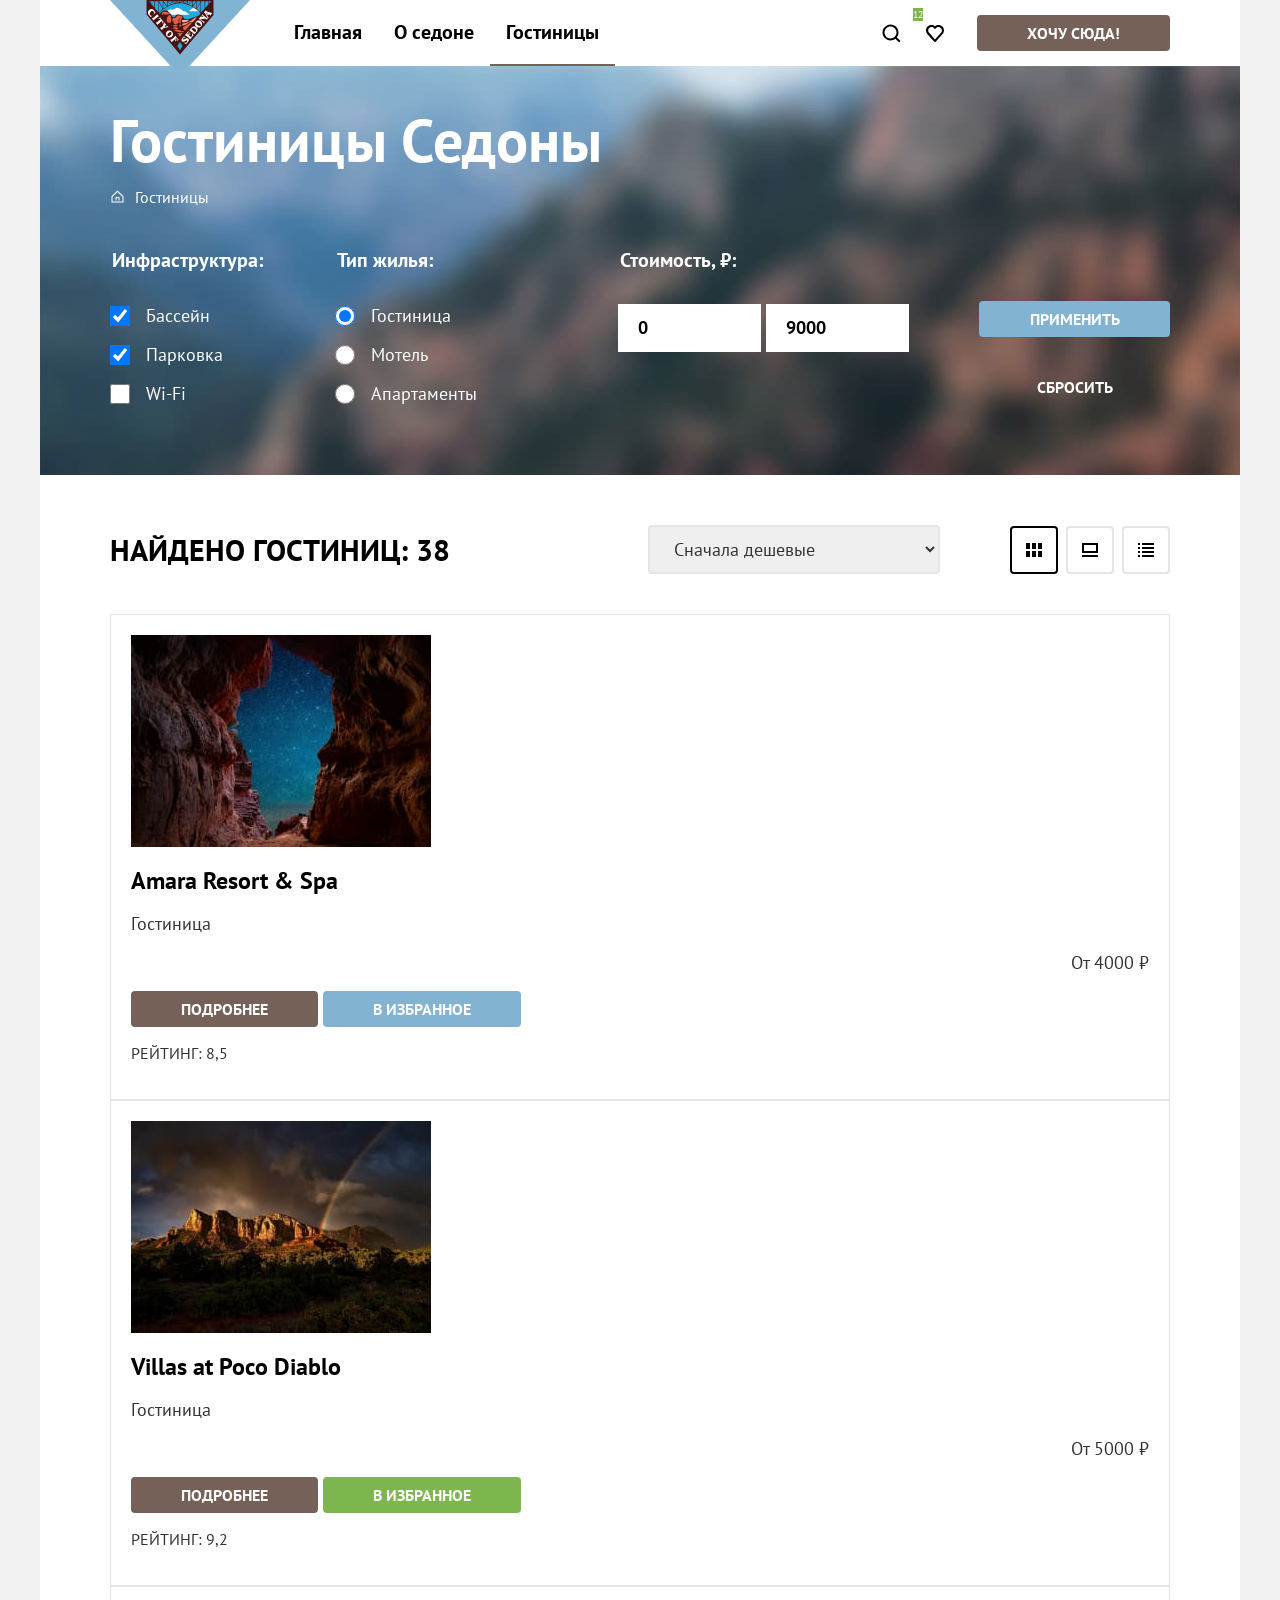
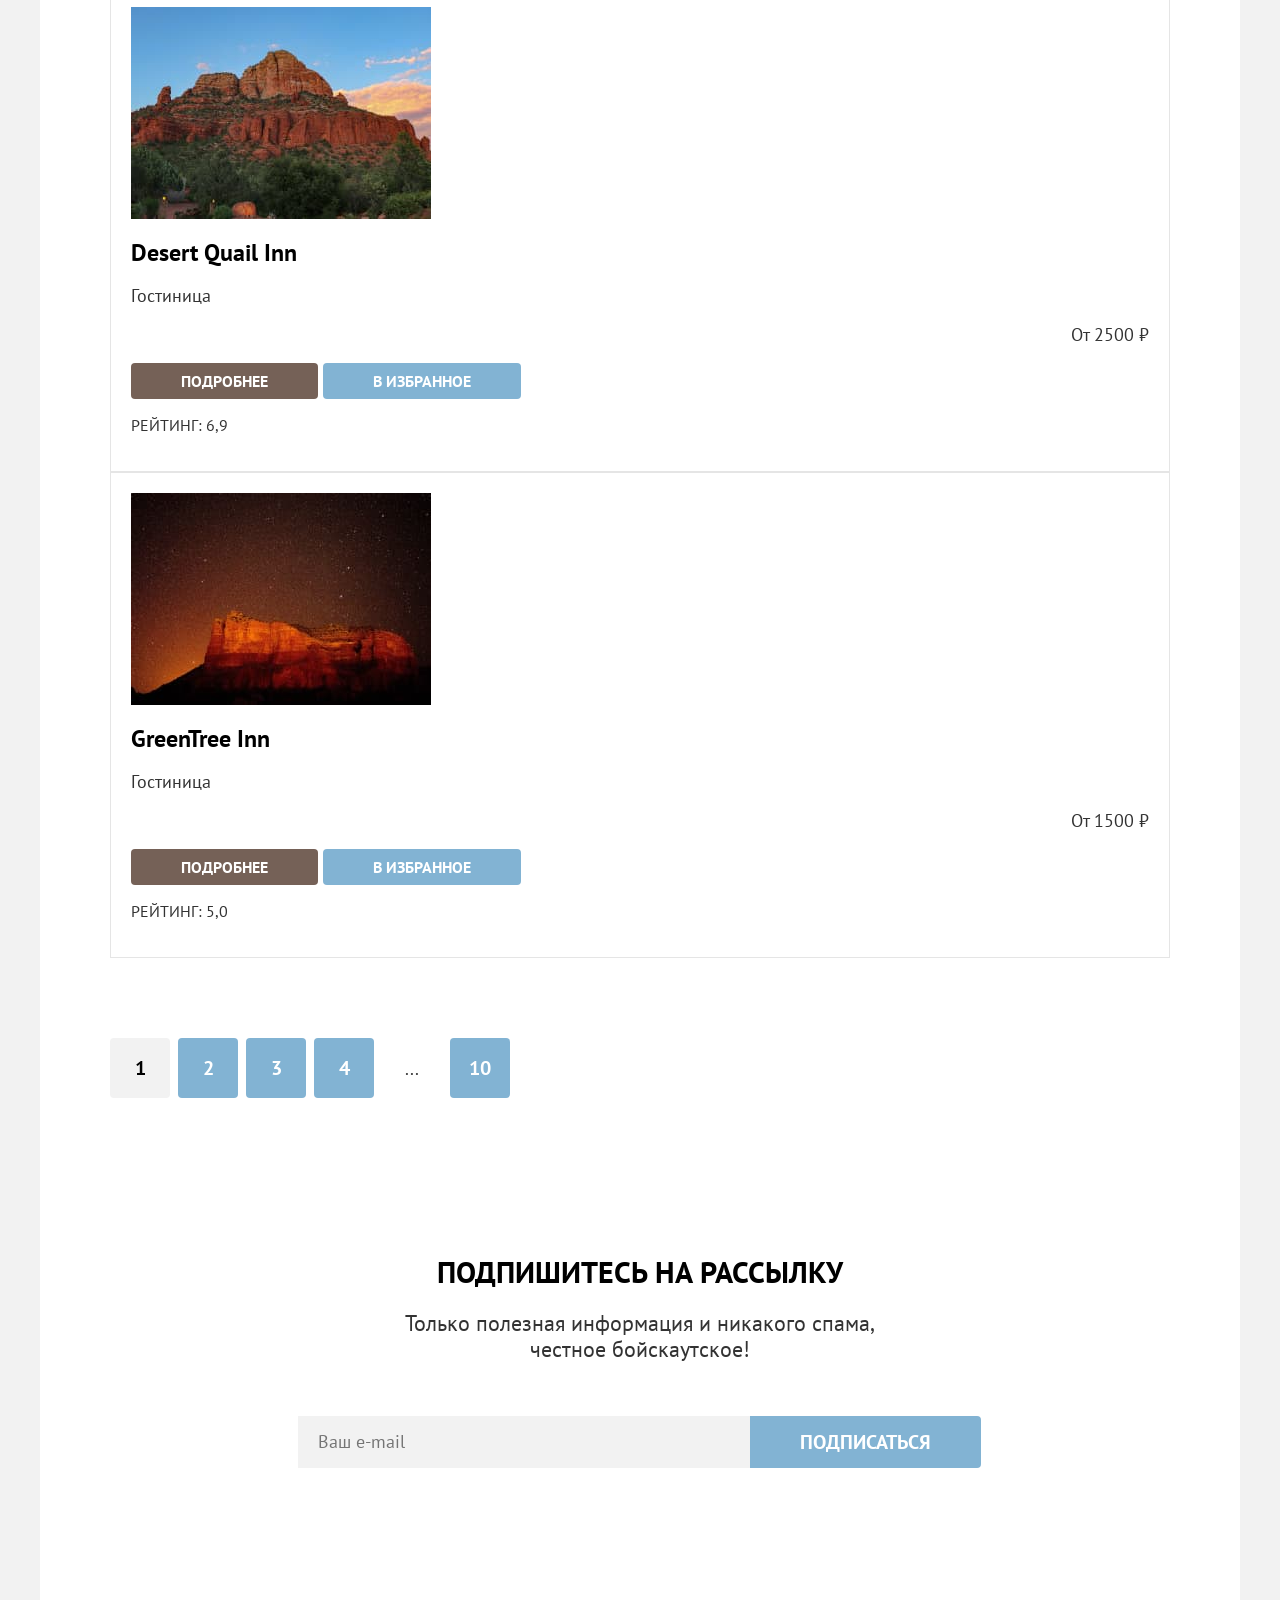
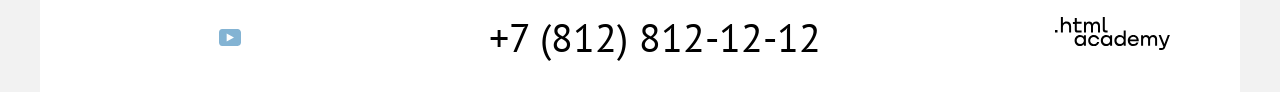
==== catalog.html @ 6360af34 "Добавил стилизацию сеток" ====
<!DOCTYPE html>
<html lang="ru">
<head>
  <meta charset="UTF-8">
  <title>HTML Academy: Седона</title>
  <link rel="stylesheet" href="styles/styles.css">
</head>
<body>
  <div class="page-container">
    <header class="page-header" data-test="header">
      <a href="index.html" class="site-logo">
        <img src="images/site-logo.svg" width="140" height="70" alt="Логотип сайта Седона">
      </a>
      <nav class="nav">
        <ul class="nav-list">
          <li class="nav-item">
            <a href="index.html" class="nav-link">Главная</a>
          </li>
          <li class="nav-item">
            <a href="#" class="nav-link">О седоне</a>
          </li>
          <li class="nav-item">
            <a href="catalog.html" class="nav-link nav-link-current">Гостиницы</a>
          </li>
        </ul>
        <ul class="nav-user-list">
          <li class="nav-user-item">
            <a href="#" class="nav-user-link search-icon">
              <span class="visually-hidden">Поиск</span>
            </a>
          </li>
          <li class="nav-user-item">
            <a href="#" class="nav-user-link heart-icon">
              <span class="visually-hidden">Избранное</span>
              <span class="favorites-count">12</span>
            </a>
          </li>
        </ul>
        <a href="#" class="btn btn-brown btn-desire">Хочу сюда!</a>
      </nav>
    </header>
    <main class="main-inner" data-test="main">
      <header class="inner-header" data-test="filter">
        <h1 class="inner-header-title">Гостиницы Седоны</h1>
        <ul class="breadcrumbs">
          <li class="breadcrumbs-item">
            <a href="index.html" class="breadcrumbs-link breadcrumbs-link-home">
              <span class="visually-hidden">Главная</span>
            </a>
          </li>
          <li class="breadcrumbs-item">
            <a class="breadcrumbs-link">Гостиницы</a>
          </li>
        </ul>
        <form action="https://echo.htmlacademy.ru/" class="catalog-filter" method="post">
          <fieldset class="catalog-filter-group">
            <legend class="catalog-filter-title">Инфраструктура:</legend>
            <ul class="catalog-filter-list">
              <li class="catalog-filter-item">
                <label class="control">
                  <input type="checkbox" class="control-input" name="infrastructure" value="pool" checked>
                  Бассейн
                </label>
              </li>
              <li class="catalog-filter-item">
                <label class="control">
                  <input type="checkbox" class="control-input" name="infrastructure" value="parking" checked>
                  Парковка
                </label>
              </li>
              <li class="catalog-filter-item">
                <label class="control">
                  <input type="checkbox" class="control-input" name="infrastructure" value="wifi">
                  Wi-Fi
                </label>
              </li>
            </ul>
          </fieldset>
          <fieldset class="catalog-filter-group">
            <legend class="catalog-filter-title">Тип жилья:</legend>
            <ul class="catalog-filter-list">
              <li class="catalog-filter-item">
                <label class="control">
                  <input type="radio" class="control-input" name="housing" value="hotel" checked>
                  Гостиница
                </label>
              </li>
              <li class="catalog-filter-item">
                <label class="control">
                  <input type="radio" class="control-input" name="housing" value="motel">
                  Мотель
                </label>
              </li>
              <li class="catalog-filter-item">
                <label class="control">
                  <input type="radio" class="control-input" name="housing" value="apartments">
                  Апартаменты
                </label>
              </li>
            </ul>
          </fieldset>
          <fieldset class="catalog-filter-group">
            <legend class="catalog-filter-title">Стоимость, ₽:</legend>
              <input type="number" class="control-input-minmax" name="sum-min" value="0" placeholder="от">
              <input type="number" class="control-input-minmax" name="sum-max" value="9000" placeholder="до">
              <!-- TODO: Интерактивный слайдер -->
          </fieldset>
          <div class="catalog-filter-buttons">
            <button type="submit" class="btn btn-blue catalog-filter-submit">Применить</button>
            <button type="reset" class="btn btn-transparent catalog-filter-reset">Сбросить</button>
          </div>
        </form>
      </header>
      <section class="catalog" data-test="catalog">
        <h2 class="visually-hidden">Каталог гостиниц</h2>
        <section class="search">
          <p class="search-title">Найдено гостиниц: 38</p>
          <select class="select-control" aria-label="Сортировка" name="view-mode">
            <option value="cheap">Сначала дешевые</option>
            <option value="popular">Сначала популярные</option>
          </select>
          <ul class="view-list">
            <li class="view-item">
              <a href="catalog.html?view=tile" class="view-link view-link-current view-tile-icon">
                <span class="visually-hidden">Показать плиткой</span>
              </a>
            </li>
            <li class="view-item">
              <a href="catalog.html?view=card" class="view-link view-card-icon">
                <span class="visually-hidden">Показать карточку</span>
              </a>
            </li>
            <li class="view-item">
              <a href="catalog.html?view=list" class="view-link view-list-icon">
                <span class="visually-hidden">Показать списком</span>
              </a>
            </li>
          </ul>
        </section>
        <section class="hotels">
          <ul class="hotels-list">
            <li class="hotels-card">
              <img src="images/catalog/hotel-1.jpg" width="300" height="212" alt="Фото гостиницы Amara Resort & Spa" class="hotels-card-photo">
              <h3 class="hotels-card-title">Amara Resort & Spa</h3>
              <div class="hotels-card-container">
                <p class="hotels-card-type">Гостиница</p>
                <p class="hotels-card-price">От 4000 ₽</p>
                <a href="#" class="hotels-card-link btn btn-brown">подробнее</a>
                <button type="button" class="btn btn-blue">в избранное</button>
                <div class="hotels-card-stars four-stars">
                  <span class="visually-hidden">4 звезды</span>
                </div>
                <p class="hotels-card-rating">Рейтинг: 8,5</p>
              </div>
            </li>
            <li class="hotels-card">
              <img src="images/catalog/hotel-2.jpg" width="300" height="212" alt="Фото гостиницы Villas at Poco Diablo" class="hotels-card-photo">
              <h3 class="hotels-card-title">Villas at Poco Diablo</h3>
              <div class="hotels-card-container">
                <p class="hotels-card-type">Гостиница</p>
                <p class="hotels-card-price">От 5000 ₽</p>
                <a href="#" class="hotels-card-link btn btn-brown">подробнее</a>
                <button type="button" class="hotels-card-favorites btn btn-green">в избранное</button>
                <div class="hotels-card-stars four-stars">
                  <span class="visually-hidden">4 звезды</span>
                </div>
                <p class="hotels-card-rating">Рейтинг: 9,2</p>
              </div>
            </li>
            <li class="hotels-card">
              <img src="images/catalog/hotel-3.jpg" width="300" height="212" alt="Фото гостиницы Desert Quail Inn" class="hotels-card-photo">
              <h3 class="hotels-card-title">Desert Quail Inn</h3>
              <div class="hotels-card-container">
                <p class="hotels-card-type">Гостиница</p>
                <p class="hotels-card-price">От 2500 ₽</p>
                <a href="#" class="hotels-card-link btn btn-brown">подробнее</a>
                <button type="button" class="hotels-card-favorites btn btn-blue">в избранное</button>
                <div class="hotels-card-stars three-stars">
                  <span class="visually-hidden">3 звезды</span>
                </div>
                <p class="hotels-card-rating">Рейтинг: 6,9</p>
              </div>
            </li>
            <li class="hotels-card">
              <img src="images/catalog/hotel-4.jpg" width="300" height="212" alt="Фото гостиницы GreenTree Inn" class="hotels-card-photo">
              <h3 class="hotels-card-title">GreenTree Inn</h3>
              <div class="hotels-card-container">
                <p class="hotels-card-type">Гостиница</p>
                <p class="hotels-card-price">От 1500 ₽</p>
                <a href="#" class="hotels-card-link btn btn-brown">подробнее</a>
                <button type="button" class="hotels-card-favorites btn btn-blue">в избранное</button>
                <div class="hotels-card-stars two-stars">
                  <span class="visually-hidden">2 звезды</span>
                </div>
                <p class="hotels-card-rating">Рейтинг: 5,0</p>
              </div>
            </li>
          </ul>
        </section>
        <section class="pagination">
          <ul class="pagination-list">
            <li class="pagination-item">
              <a href="#" class="pagination-link pagination-link-current">1</a>
            </li>
            <li class="pagination-item">
              <a href="#" class="pagination-link">2</a>
            </li>
            <li class="pagination-item">
              <a href="#" class="pagination-link">3</a>
            </li>
            <li class="pagination-item">
              <a href="#" class="pagination-link">4</a>
            </li>
            <li class="pagination-item">
              ...
            </li>
            <li class="pagination-item">
              <a href="#" class="pagination-link">10</a>
            </li>
          </ul>
        </section>
      </section>
      <section class="subscribe" data-test="subscribe">
        <h2 class="block-title">Подпишитесь на рассылку</h2>
        <p class="block-subtitle">Только полезная информация и никакого спама,<br>честное бойскаутское!</p>
        <form action="#" class="subscribe-form" method="post">
          <input type="email" class="subscribe-inp" placeholder="Ваш e-mail">
          <button class="btn btn-blue btn-large">Подписаться</button>
        </form>
      </section>
    </main>
    <footer class="page-footer" data-test="footer">
      <section class="footer-social">
        <ul class="footer-social-list">
          <li class="footer-social-item">
            <a href="#" class="footer-social-link vk-icon">
              <span class="visually-hidden">VK</span>
            </a>
          </li>
          <li class="footer-social-item">
            <a href="#" class="footer-social-link telegram-icon">
              <span class="visually-hidden">Telegram</span>
            </a>
          </li>
          <li class="footer-social-item">
            <a href="#" class="footer-social-link youtube-icon">
              <span class="visually-hidden">YouTube</span>
            </a>
          </li>
        </ul>
      </section>
      <section class="footer-contact">
        <a href="tel:88128121212" class="footer-contact-number">+7 (812) 812-12-12</a>
      </section>
      <section class="footer-logo">
        <a href="https://htmlacademy.ru/intensive/htmlcss" class="footer-logo-link">
          <img src="images/footer-logo.svg" width="115" height="33" alt="Логотип htmlacademy" class="logo-htmlacademy">
        </a>
      </section>
    </footer>
  </div>
</body>
</html>
---- styles/styles.css ----
@font-face {
  font-family: "PT Sans";
  font-style: normal;
  font-weight: 400;
  src: url("../fonts/ptsans-400.woff2") format("woff2");
  font-display: swap;
}

@font-face {
  font-family: "PT Sans";
  font-style: normal;
  font-weight: 700;
  src: url("../fonts/ptsans-700.woff2") format("woff2");
  font-display: swap;
}

*,
*::before,
*::after {
  box-sizing: border-box;
}

img {
  max-width: 100%;
  height: auto;
  object-fit: cover;
}

.visually-hidden {
  position: absolute;
  width: 1px;
  height: 1px;
  margin: -1px;
  padding: 0;
  border: 0;
  clip: rect(0 0 0 0);
  overflow: hidden;
}

html {
  height: 100%;
}

body {
  height: 100%;
  margin: 0;
  font-family: "PT Sans", sans-serif;
  font-size: 18px;
  line-height: 21px;
  color: #333333;
  background-color: #f2f2f2;
}

.page-container {
  display: flex;
  flex-direction: column;
  min-height: 100%;
  width: 1200px;
  margin: 0 auto;
  background-color: #ffffff;
}

.main-index {
  flex-grow: 1;
}

/* Навигация */
.page-header {
  position: relative;
  display: flex;
  padding: 0 70px 0 238px;
}

.site-logo {
  position: absolute;
  top: 0;
  left: 70px;
}

.nav {
  display: flex;
  align-items: center;
  width: 100%;
}

.nav-list {
  display: flex;
  flex-wrap: wrap;
  padding: 0;
  margin: 0;
  margin-right: auto;
  list-style: none;
}

.nav-link {
  display: inline-block;
  padding: 20px 16px;
  font-size: 20px;
  line-height: 24px;
  font-weight: 700;
  text-align: center;
  color: #000000;
  text-decoration: none;
}

.nav-link-current {
  border-bottom: 2px solid #756257;
}

.nav-user-list {
  display: flex;
  align-items: center;
  padding: 0;
  margin: 0;
  margin-right: 20px;
  list-style: none;
}

.nav-user-link {
  display: block;
  width: 44px;
  height: 64px;
  text-decoration: none;
}

.favorites-count {
  font-size: 10px;
  line-height: 10px;
  color: #ffffff;
  background-color: #7db54f;
}

/* Hero секция */
.hero {
  padding: 51px 371px 82px;
  background-image: url("../images/welcome-background.jpg");
  background-color: #aec4dc;
  background-repeat: no-repeat;
  background-size: cover;
  background-position: center;
}

/* Секция преимущества (главная страница) */
.advantages-block {
  padding: 71px 274px;
  text-align: center;
}

.advantages-block .title {
  margin-bottom: 25px;
}

.advantages-item.advantages-picture .item-title {
  color: #ffffff;
}

.advantages-list {
  display: flex;
  flex-wrap: wrap;
  margin: 0;
  padding: 0;
  list-style: none;
}

.advantages-item {
  width: 400px;
}

.advantages-container {
  padding: 112px 85px;
  text-align: center;
}

.advantages-item.advantages-picture .advantages-container {
  padding: 102px 85px;
  text-align: center;
}

.advantages-item:nth-child(2n) {
  background-color: rgba(131, 179, 211, 0.12);
}

.advantages-item:nth-child(2n + 1) {
  background-color: rgba(131, 179, 211, 0.2);
}

.advantages-item .item-title {
  padding-bottom: 30px;
  margin-bottom: 32px;
}

.advantages-item.advantages-picture {
  display: flex;
  width: 100%;
  color: #ffffff;
  background-color: #82b3d3;
}

/* Cекция услуги (главная страница) */
.services-block {
  padding: 64px 345px;
  text-align: center;
}

.services-list {
  display: flex;
  flex-wrap: wrap;
  padding: 0;
  margin: 0;
  list-style: none;
}

.services-item {
  padding: 80px 85px;
  min-height: 385px;
  width: 400px;
  text-align: center;
}

.services-item .item-title {
  margin-bottom: 30px;
}

.services-item:nth-child(2n + 1) {
  background-color: rgba(131, 179, 211, 0.12);
}

/* Поиск отеля (главная страница) */
.hotel-search {
  padding: 96px 304px;
  text-align: center;
}

.hotel-search .block-subtitle {
  margin-bottom: 54px;
}

/* Подписка */
.subscribe {
  padding: 96px 258px 104px;
  text-align: center;
}

.subscribe.subscribe-background .block-title {
  color: #ffffff;
}

.subscribe .block-subtitle {
  margin-bottom: 54px;
}

.subscribe-background {
  color: #ffffff;
  background-image: url("../images/subscribe-background.jpg");
  background-repeat: no-repeat;
  background-size: cover;
  background-color: #486778;
  background-position: center;
}

.subscribe-form {
  display: flex;
}

.subscribe-form .btn {
  border-radius: 0 4px 4px 0;
}

.subscribe-inp {
  width: 452px;
  padding: 12px 20px;
  font-family: inherit;
  font-size: 18px;
  line-height: 24px;
  border: none;
  background-color: #f2f2f2;
}

/* Фильтр гостиниц (каталог) */
.inner-header {
  padding: 35px 70px 70px;
  background-image: url("../images/filter-background.jpg");
  background-repeat: no-repeat;
  background-size: cover;
  background-color: #87aecd;
  background-position: center;
}

.breadcrumbs {
  display: flex;
  padding: 0;
  margin: 0;
  margin-bottom: 40px;
  font-size: 16px;
  color: #ffffff;
  list-style: none;
}

.breadcrumbs-item:not(:last-child) {
  margin-right: 10px;
}

.breadcrumbs-link {
  display: block;
  min-width: 15px;
  height: 100%;
}

.catalog {
  padding: 50px 70px 60px;
}

.catalog-filter {
  display: flex;
}

.catalog-filter-group {
  padding: 0;
  margin: 0;
  border: none;
}

.catalog-filter-group:not(:last-child) {
  margin-right: 70px;
}

.catalog-filter-group:nth-child(2) {
  margin-right: auto;
}

.catalog-filter-title {
  margin-bottom: 32px;
  font-size: 20px;
  line-height: 24px;
  font-weight: 700;
  color: #ffffff;
}

.catalog-filter-item:not(:last-child) {
  margin-bottom: 16px;
}

.catalog-filter input {
  font-family: inherit;
}

.catalog-filter-list {
  padding: 0;
  margin: 0;
  list-style: none;
}

.catalog-filter-item {
  font-size: 18px;
  line-height: 23px;
  color: #ffffff;
}

.control {
  display: flex;
  align-items: center;
}

.control-input {
  width: 20px;
  height: 20px;
  margin: 0;
  margin-right: 16px;
}

.control-input-minmax {
  width: 143px;
  padding: 12px 20px;
  border: 0;
  font-size: 18px;
  line-height: 24px;
  font-weight: 700;
}

.catalog-filter-buttons {
  align-self: flex-end;
}

.catalog-filter-buttons button {
  display: block;
  min-width: 191px;
}

.catalog-filter-submit {
  margin-bottom: 32px;
}

/* Поиск (каталог) */
.search {
  display: flex;
  align-items: center;
  margin-bottom: 40px;
}

.select-control {
  padding: 10px 20px;
  margin-right: 70px;
  min-width: 292px;
  font-family: inherit;
  font-size: 18px;
  line-height: 21px;
  color: inherit;
  border: 2px solid #e5e5e5;
  border-radius: 4px;
}

.view-list {
  display: flex;
  gap: 8px;
  padding: 0;
  margin: 0;
  list-style: none;
}

.view-link {
  display: block;
  width: 48px;
  height: 48px;
  border: 2px solid #e5e5e5;
  border-radius: 4px;
}

.view-link-current {
  border-color: #000000;
}

/* Отели (каталог) */
.hotels {
  padding-bottom: 40px;
  margin-bottom: 40px;
}

.hotels-list {
  padding: 0;
  margin: 0;
  list-style: none;
}

.hotels-card {
  padding: 20px;
  border: 1px solid #e5e5e5;
}

.hotels-card-photo {
  margin-bottom: 16px;
}

.hotels-card-price {
  text-align: right;
}

.hotels-card-link {
  text-decoration: none;
}

/* Пагинация */
.pagination-list {
  display: flex;
  padding: 0;
  margin: 0;
  align-items: baseline;
  gap: 8px;
  list-style: none;
}

.pagination-item {
  min-width: 60px;
  text-align: center;
}

.pagination-link {
  display: block;
  padding: 12px;
  font-size: 20px;
  line-height: 36px;
  font-weight: 700;
  color: #ffffff;
  text-align: center;
  vertical-align: baseline;
  background-color: #82b3d3;
  text-decoration: none;
  border-radius: 4px;
}

.pagination-link-current {
  color: #000000;
  background-color: #f2f2f2;
}

/* Футер */
.page-footer {
  display: flex;
  justify-content: space-between;
  padding: 45px 70px 35px;
}

.footer-social-list {
  display: flex;
  margin: 0;
  padding: 0;
  list-style: none;
}

.footer-social-link {
  display: block;
  width: 48px;
  height: 40px;
}

.footer-contact-number {
  font-size: 40px;
  line-height: 40px;
  color: #000000;
  text-decoration: none;
}

.footer-logo-link {
  display: block;
}

/* Кнопки */
.btn {
  display: inline-block;
  padding: 8px 50px;
  font-family: inherit;
  font-size: 16px;
  line-height: 20px;
  font-weight: 700;
  text-align: center;
  text-decoration: none;
  color: #ffffff;
  text-transform: uppercase;
  border: none;
  border-radius: 4px;
}

.btn-large {
  font-size: 20px;
  line-height: 36px;
}

.btn-brown {
  background-color: #756157;
}

.btn-blue {
  background-color: #82b3d3;
}

.btn-green {
  background-color: #7db54f;
}

.btn-transparent {
  background-color: transparent;
}

/* Текст */
.block-title {
  margin: 0;
  margin-bottom: 20px;
  font-size: 30px;
  line-height: 36px;
  font-weight: 700;
  color: #000000;
  text-transform: uppercase;
}

.block-subtitle {
  margin: 0;
  font-size: 22px;
  line-height: 26px;
}

.item-title {
  margin: 0;
  font-size: 24px;
  line-height: 28px;
  font-weight: 700;
  color: #000000;
  text-transform: uppercase;
}

.item-subtitle {
  margin: 0;
}

.inner-header-title {
  margin: 0;
  margin-bottom: 8px;
  font-size: 60px;
  line-height: 78px;
  font-weight: 700;
  color: #ffffff;
}

.search-title {
  margin: 0;
  margin-right: auto;
  font-size: 30px;
  line-height: 36px;
  font-weight: 700;
  color: #000000;
  text-transform: uppercase;
}

.hotels-card-title {
  margin: 0;
  font-size: 24px;
  line-height: 28px;
  font-weight: 700;
  color: #000000;
}

.hotels-card-rating {
  font-size: 16px;
  line-height: 20px;
  text-transform: uppercase;
}

/* Иконки */
.vk-icon {
  background: url("../images/social/vk.svg") no-repeat center;
}

.telegram-icon {
  background: url("../images/social/tg.svg") no-repeat center;
}

.youtube-icon {
  background: url("../images/social/youtube.svg") no-repeat center;
}

.search-icon {
  background: url("../images/icons/search.svg") no-repeat center;
}

.heart-icon {
  background: url("../images/icons/heart.svg") no-repeat center;
}

.house-icon {
  background: url("../images/icons/house.svg") no-repeat center;
}

.food-icon {
  background: url("../images/icons/food.svg") no-repeat center;
}

.souvenir-icon {
  background: url("../images/icons/souvenir.svg") no-repeat center;
}

.breadcrumbs-link-home {
  background: url("../images/icons/home.svg") no-repeat center;
}

.view-tile-icon {
  background: url("../images/icons/mode-tile.svg") no-repeat center;
}

.view-card-icon {
  background: url("../images/icons/mode-slideshow.svg") no-repeat center;
}

.view-list-icon {
  background: url("../images/icons/mode-list.svg") no-repeat center;
}
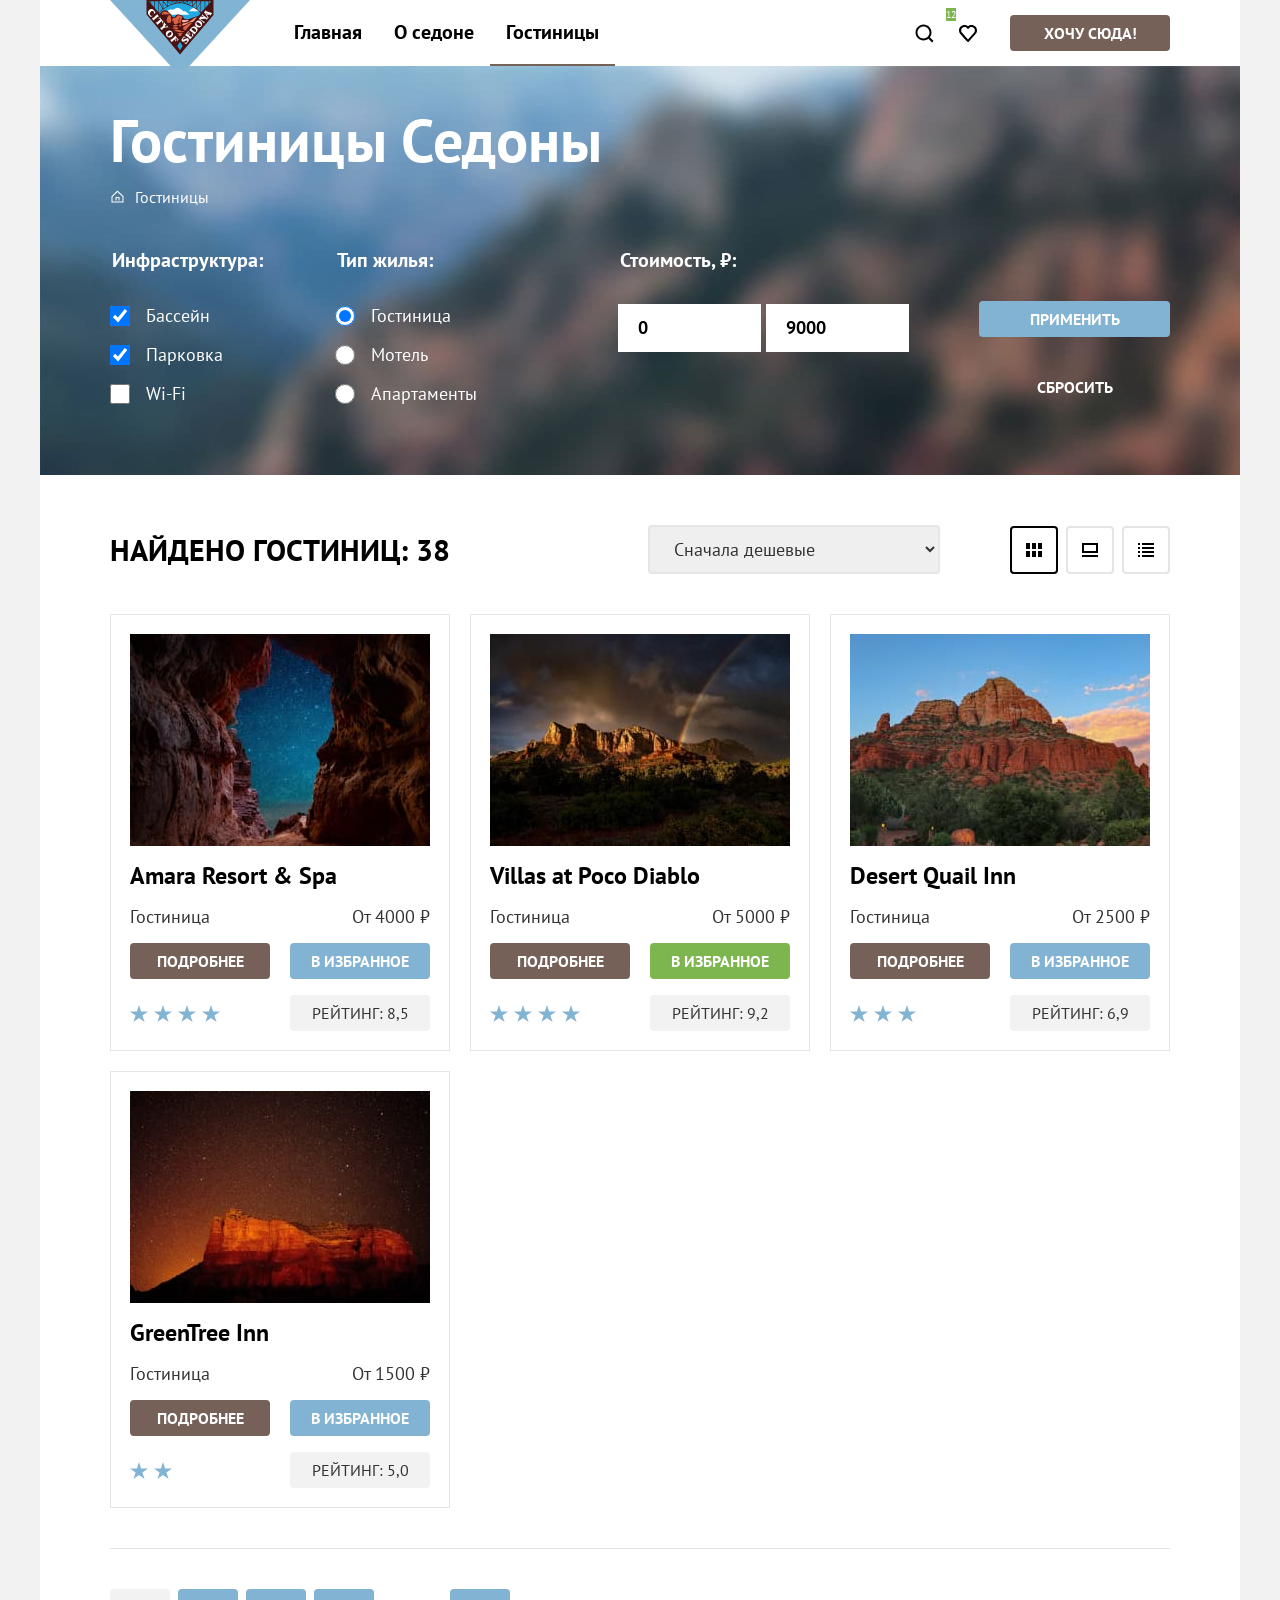
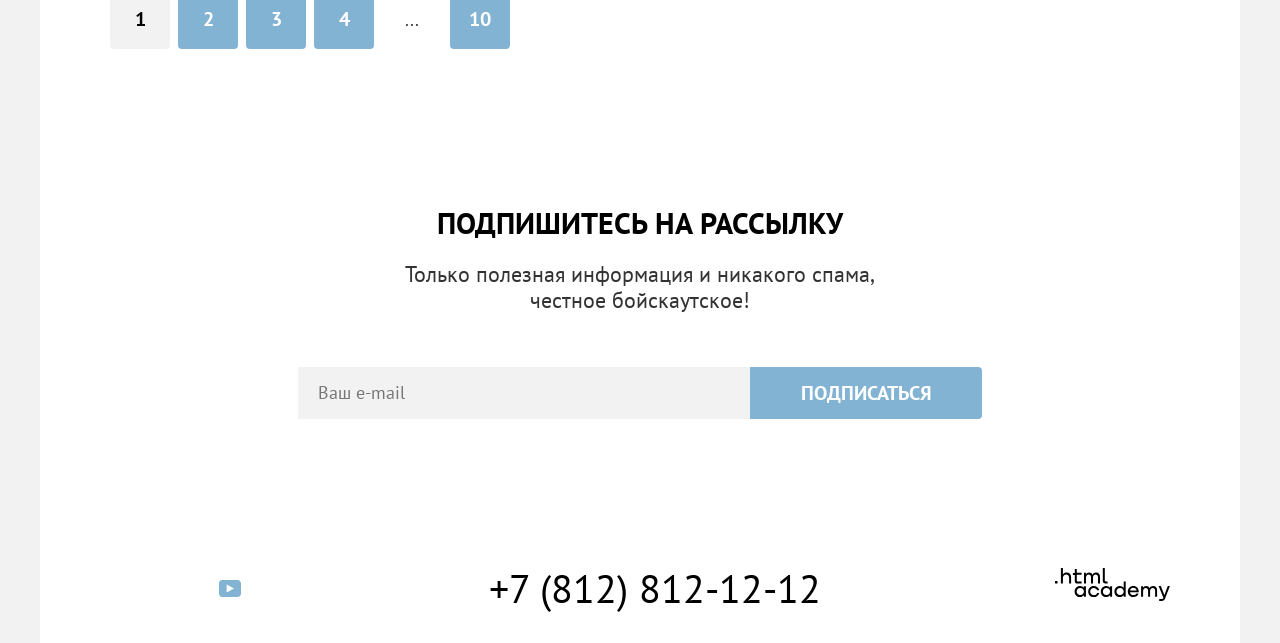
==== commit 10694f2a: "Добавил стилизацию каталога" ====
--- a/catalog.html
+++ b/catalog.html
@@ -113,7 +113,7 @@
       </header>
       <section class="catalog" data-test="catalog">
         <h2 class="visually-hidden">Каталог гостиниц</h2>
-        <section class="search">
+        <div class="search">
           <p class="search-title">Найдено гостиниц: 38</p>
           <select class="select-control" aria-label="Сортировка" name="view-mode">
             <option value="cheap">Сначала дешевые</option>
@@ -136,89 +136,85 @@
               </a>
             </li>
           </ul>
-        </section>
-        <section class="hotels">
-          <ul class="hotels-list">
-            <li class="hotels-card">
-              <img src="images/catalog/hotel-1.jpg" width="300" height="212" alt="Фото гостиницы Amara Resort & Spa" class="hotels-card-photo">
-              <h3 class="hotels-card-title">Amara Resort & Spa</h3>
-              <div class="hotels-card-container">
-                <p class="hotels-card-type">Гостиница</p>
-                <p class="hotels-card-price">От 4000 ₽</p>
-                <a href="#" class="hotels-card-link btn btn-brown">подробнее</a>
-                <button type="button" class="btn btn-blue">в избранное</button>
-                <div class="hotels-card-stars four-stars">
-                  <span class="visually-hidden">4 звезды</span>
-                </div>
-                <p class="hotels-card-rating">Рейтинг: 8,5</p>
-              </div>
-            </li>
-            <li class="hotels-card">
-              <img src="images/catalog/hotel-2.jpg" width="300" height="212" alt="Фото гостиницы Villas at Poco Diablo" class="hotels-card-photo">
-              <h3 class="hotels-card-title">Villas at Poco Diablo</h3>
-              <div class="hotels-card-container">
-                <p class="hotels-card-type">Гостиница</p>
-                <p class="hotels-card-price">От 5000 ₽</p>
-                <a href="#" class="hotels-card-link btn btn-brown">подробнее</a>
-                <button type="button" class="hotels-card-favorites btn btn-green">в избранное</button>
-                <div class="hotels-card-stars four-stars">
-                  <span class="visually-hidden">4 звезды</span>
-                </div>
-                <p class="hotels-card-rating">Рейтинг: 9,2</p>
-              </div>
-            </li>
-            <li class="hotels-card">
-              <img src="images/catalog/hotel-3.jpg" width="300" height="212" alt="Фото гостиницы Desert Quail Inn" class="hotels-card-photo">
-              <h3 class="hotels-card-title">Desert Quail Inn</h3>
-              <div class="hotels-card-container">
-                <p class="hotels-card-type">Гостиница</p>
-                <p class="hotels-card-price">От 2500 ₽</p>
-                <a href="#" class="hotels-card-link btn btn-brown">подробнее</a>
-                <button type="button" class="hotels-card-favorites btn btn-blue">в избранное</button>
-                <div class="hotels-card-stars three-stars">
-                  <span class="visually-hidden">3 звезды</span>
-                </div>
-                <p class="hotels-card-rating">Рейтинг: 6,9</p>
-              </div>
-            </li>
-            <li class="hotels-card">
-              <img src="images/catalog/hotel-4.jpg" width="300" height="212" alt="Фото гостиницы GreenTree Inn" class="hotels-card-photo">
-              <h3 class="hotels-card-title">GreenTree Inn</h3>
-              <div class="hotels-card-container">
-                <p class="hotels-card-type">Гостиница</p>
-                <p class="hotels-card-price">От 1500 ₽</p>
-                <a href="#" class="hotels-card-link btn btn-brown">подробнее</a>
-                <button type="button" class="hotels-card-favorites btn btn-blue">в избранное</button>
-                <div class="hotels-card-stars two-stars">
-                  <span class="visually-hidden">2 звезды</span>
-                </div>
-                <p class="hotels-card-rating">Рейтинг: 5,0</p>
-              </div>
-            </li>
-          </ul>
-        </section>
-        <section class="pagination">
-          <ul class="pagination-list">
-            <li class="pagination-item">
-              <a href="#" class="pagination-link pagination-link-current">1</a>
-            </li>
-            <li class="pagination-item">
-              <a href="#" class="pagination-link">2</a>
-            </li>
-            <li class="pagination-item">
-              <a href="#" class="pagination-link">3</a>
-            </li>
-            <li class="pagination-item">
-              <a href="#" class="pagination-link">4</a>
-            </li>
-            <li class="pagination-item">
-              ...
-            </li>
-            <li class="pagination-item">
-              <a href="#" class="pagination-link">10</a>
-            </li>
-          </ul>
-        </section>
+        </div>
+        <ul class="hotels-list">
+          <li class="hotels-card">
+            <img src="images/catalog/hotel-1.jpg" width="300" height="212" alt="Фото гостиницы Amara Resort & Spa" class="hotels-card-photo">
+            <h3 class="hotels-card-title">Amara Resort & Spa</h3>
+            <div class="hotels-card-container">
+              <p class="hotels-card-type">Гостиница</p>
+              <p class="hotels-card-price">От 4000 ₽</p>
+              <a href="#" class="hotels-card-link btn btn-brown">подробнее</a>
+              <button type="button" class="btn btn-blue">в избранное</button>
+              <div class="hotels-card-stars four-stars">
+                <span class="visually-hidden">4 звезды</span>
+              </div>
+              <p class="hotels-card-rating">Рейтинг: 8,5</p>
+            </div>
+          </li>
+          <li class="hotels-card">
+            <img src="images/catalog/hotel-2.jpg" width="300" height="212" alt="Фото гостиницы Villas at Poco Diablo" class="hotels-card-photo">
+            <h3 class="hotels-card-title">Villas at Poco Diablo</h3>
+            <div class="hotels-card-container">
+              <p class="hotels-card-type">Гостиница</p>
+              <p class="hotels-card-price">От 5000 ₽</p>
+              <a href="#" class="hotels-card-link btn btn-brown">подробнее</a>
+              <button type="button" class="hotels-card-favorites btn btn-green">в избранное</button>
+              <div class="hotels-card-stars four-stars">
+                <span class="visually-hidden">4 звезды</span>
+              </div>
+              <p class="hotels-card-rating">Рейтинг: 9,2</p>
+            </div>
+          </li>
+          <li class="hotels-card">
+            <img src="images/catalog/hotel-3.jpg" width="300" height="212" alt="Фото гостиницы Desert Quail Inn" class="hotels-card-photo">
+            <h3 class="hotels-card-title">Desert Quail Inn</h3>
+            <div class="hotels-card-container">
+              <p class="hotels-card-type">Гостиница</p>
+              <p class="hotels-card-price">От 2500 ₽</p>
+              <a href="#" class="hotels-card-link btn btn-brown">подробнее</a>
+              <button type="button" class="hotels-card-favorites btn btn-blue">в избранное</button>
+              <div class="hotels-card-stars three-stars">
+                <span class="visually-hidden">3 звезды</span>
+              </div>
+              <p class="hotels-card-rating">Рейтинг: 6,9</p>
+            </div>
+          </li>
+          <li class="hotels-card">
+            <img src="images/catalog/hotel-4.jpg" width="300" height="212" alt="Фото гостиницы GreenTree Inn" class="hotels-card-photo">
+            <h3 class="hotels-card-title">GreenTree Inn</h3>
+            <div class="hotels-card-container">
+              <p class="hotels-card-type">Гостиница</p>
+              <p class="hotels-card-price">От 1500 ₽</p>
+              <a href="#" class="hotels-card-link btn btn-brown">подробнее</a>
+              <button type="button" class="hotels-card-favorites btn btn-blue">в избранное</button>
+              <div class="hotels-card-stars two-stars">
+                <span class="visually-hidden">2 звезды</span>
+              </div>
+              <p class="hotels-card-rating">Рейтинг: 5,0</p>
+            </div>
+          </li>
+        </ul>
+        <ul class="pagination-list">
+          <li class="pagination-item">
+            <a href="#" class="pagination-link pagination-link-current">1</a>
+          </li>
+          <li class="pagination-item">
+            <a href="#" class="pagination-link">2</a>
+          </li>
+          <li class="pagination-item">
+            <a href="#" class="pagination-link">3</a>
+          </li>
+          <li class="pagination-item">
+            <a href="#" class="pagination-link">4</a>
+          </li>
+          <li class="pagination-item">
+            ...
+          </li>
+          <li class="pagination-item">
+            <a href="#" class="pagination-link">10</a>
+          </li>
+        </ul>
       </section>
       <section class="subscribe" data-test="subscribe">
         <h2 class="block-title">Подпишитесь на рассылку</h2>
--- a/styles/styles.css
+++ b/styles/styles.css
@@ -130,14 +130,18 @@
   background-color: #7db54f;
 }
 
+.btn-desire {
+  min-width: 160px;
+}
+
 /* Hero секция */
 .hero {
   padding: 51px 371px 82px;
-  background-image: url("../images/welcome-background.jpg");
+  background-image: url("../images/welcome-divider.svg"), url("../images/welcome-background.jpg");
   background-color: #aec4dc;
-  background-repeat: no-repeat;
-  background-size: cover;
-  background-position: center;
+  background-repeat: no-repeat, no-repeat;
+  background-size: contain, cover;
+  background-position: bottom, center;
 }
 
 /* Секция преимущества (главная страница) */
@@ -233,6 +237,10 @@
 
 .hotel-search .block-subtitle {
   margin-bottom: 54px;
+}
+
+.hotel-search .btn {
+  min-width: 376px;
 }
 
 /* Подписка */
@@ -263,6 +271,7 @@
 }
 
 .subscribe-form .btn {
+  min-width: 232px;
   border-radius: 0 4px 4px 0;
 }
 
@@ -277,6 +286,10 @@
 }
 
 /* Фильтр гостиниц (каталог) */
+.main-inner {
+  flex-grow: 1;
+}
+
 .inner-header {
   padding: 35px 70px 70px;
   background-image: url("../images/filter-background.jpg");
@@ -430,19 +443,22 @@
 }
 
 /* Отели (каталог) */
-.hotels {
+.hotels-list {
+  display: grid;
+  grid-template-columns: repeat(3, 1fr);
+  gap: 20px;
+  padding: 0;
+  margin: 0;
   padding-bottom: 40px;
   margin-bottom: 40px;
-}
-
-.hotels-list {
-  padding: 0;
-  margin: 0;
+  border-bottom: 1px solid #e5e5e5;
   list-style: none;
 }
 
 .hotels-card {
-  padding: 20px;
+  display: flex;
+  flex-direction: column;
+  padding: 19px;
   border: 1px solid #e5e5e5;
 }
 
@@ -450,12 +466,55 @@
   margin-bottom: 16px;
 }
 
+.hotels-card-type {
+  margin: 0;
+}
+
+.hotels-card-title {
+  flex-grow: 1;
+  margin: 0;
+  margin-bottom: 16px;
+  font-size: 24px;
+  line-height: 28px;
+  font-weight: 700;
+  color: #000000;
+}
+
 .hotels-card-price {
+  margin: 0;
   text-align: right;
 }
 
 .hotels-card-link {
   text-decoration: none;
+}
+
+.hotels-card-container {
+  display: grid;
+  grid-template-columns: repeat(2, 1fr);
+  gap: 16px 20px;
+}
+
+.hotels-card .btn {
+  min-width: 140px;
+}
+
+.hotels-card-stars {
+  height: 36px;
+  width: 140px;
+}
+
+.hotels-card-rating {
+  display: inline-block;
+  width: 140px;
+  padding: 8px 20px;
+  margin: 0;
+  font-size: 16px;
+  line-height: 20px;
+  text-align: center;
+  text-transform: uppercase;
+  background-color: #f2f2f2;
+  border-radius: 4px;
 }
 
 /* Пагинация */
@@ -526,7 +585,7 @@
 /* Кнопки */
 .btn {
   display: inline-block;
-  padding: 8px 50px;
+  padding: 8px 20px;
   font-family: inherit;
   font-size: 16px;
   line-height: 20px;
@@ -609,20 +668,6 @@
   text-transform: uppercase;
 }
 
-.hotels-card-title {
-  margin: 0;
-  font-size: 24px;
-  line-height: 28px;
-  font-weight: 700;
-  color: #000000;
-}
-
-.hotels-card-rating {
-  font-size: 16px;
-  line-height: 20px;
-  text-transform: uppercase;
-}
-
 /* Иконки */
 .vk-icon {
   background: url("../images/social/vk.svg") no-repeat center;
@@ -671,3 +716,21 @@
 .view-list-icon {
   background: url("../images/icons/mode-list.svg") no-repeat center;
 }
+
+.two-stars {
+  background-image: url("../images/icons/star.svg"), url("../images/icons/star.svg");
+  background-repeat: no-repeat, no-repeat;
+  background-position: 0, 24px;
+}
+
+.three-stars {
+  background-image: url("../images/icons/star.svg"), url("../images/icons/star.svg"), url("../images/icons/star.svg");
+  background-repeat: no-repeat, no-repeat, no-repeat;
+  background-position: 0, 24px, 48px;
+}
+
+.four-stars {
+  background-image: url("../images/icons/star.svg"), url("../images/icons/star.svg"), url("../images/icons/star.svg"), url("../images/icons/star.svg");
+  background-repeat: no-repeat, no-repeat, no-repeat, no-repeat;
+  background-position: 0, 24px, 48px, 72px;
+}
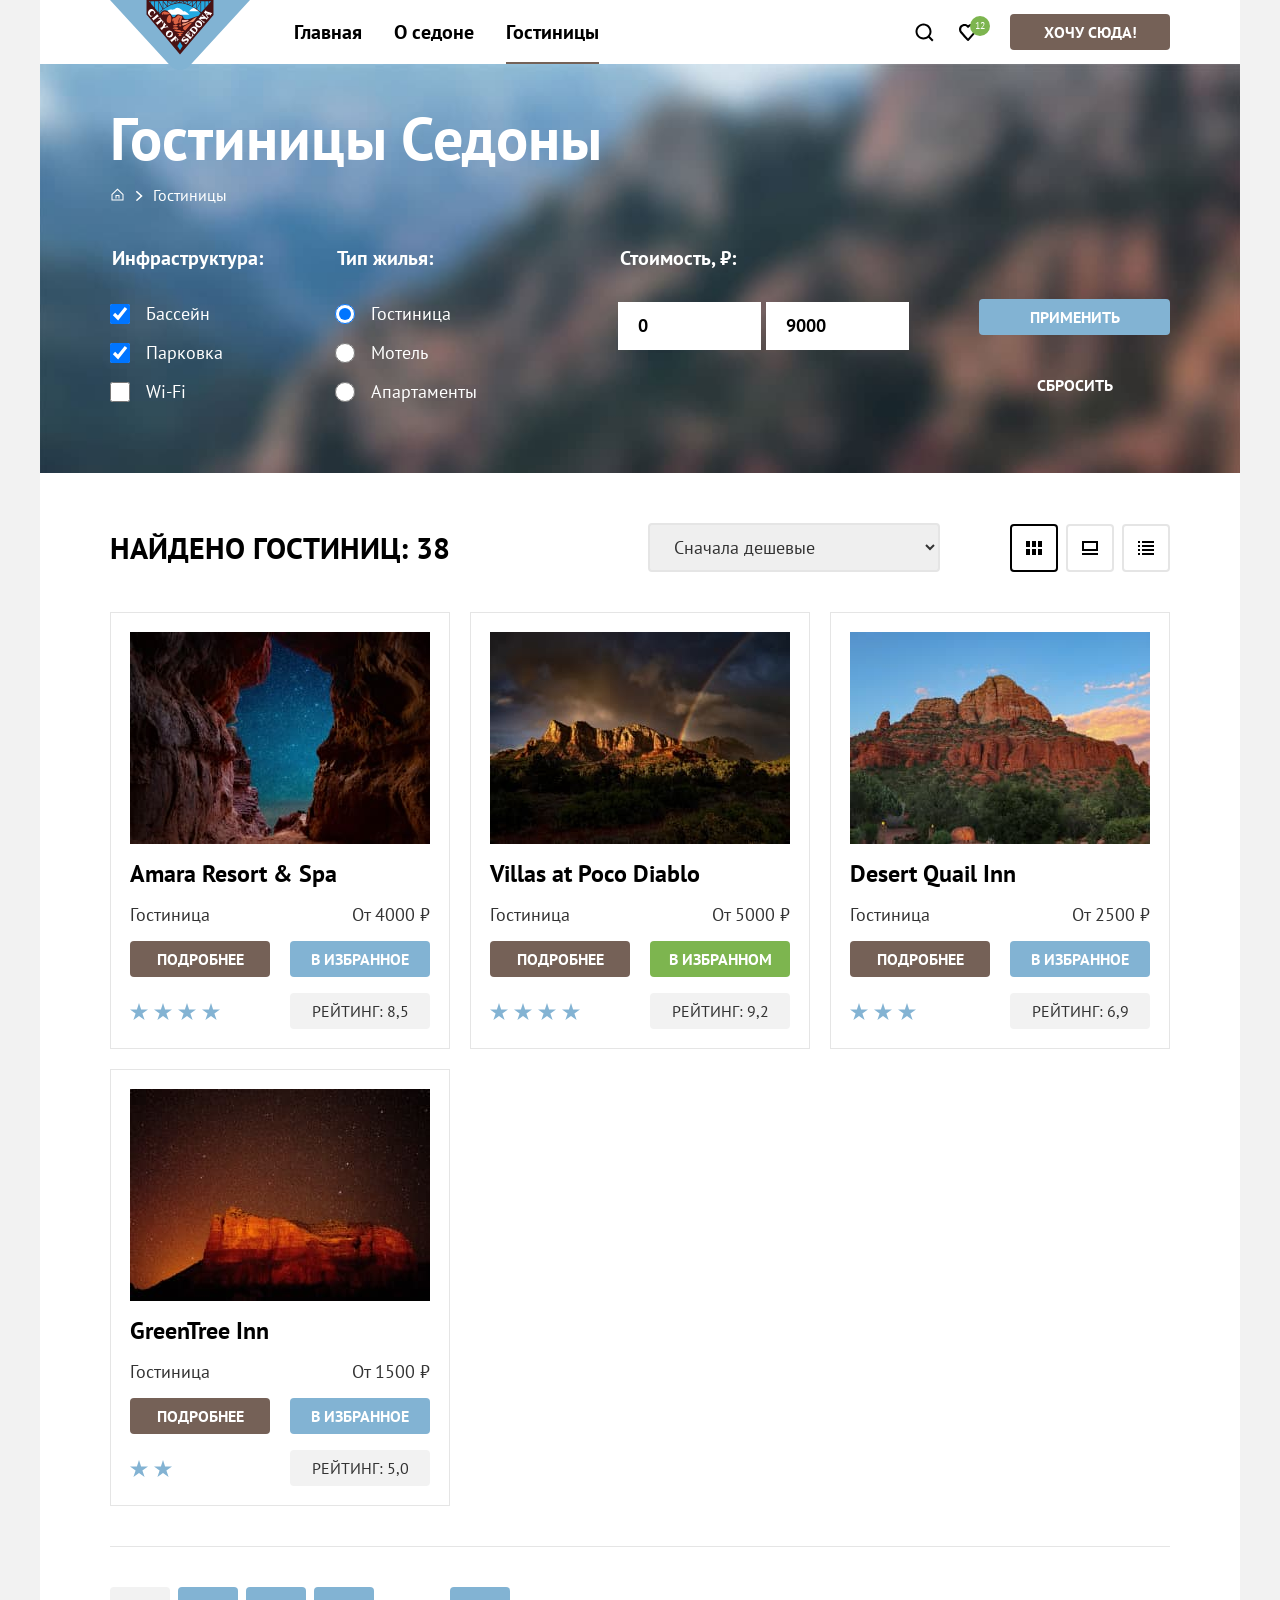
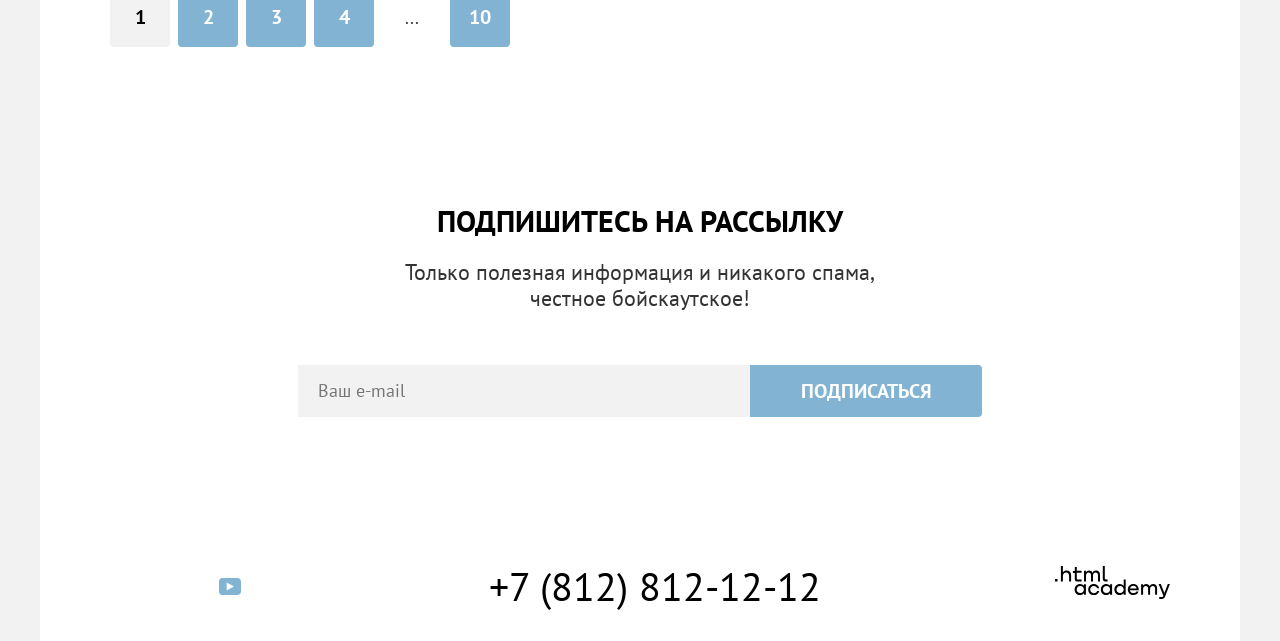
==== commit 7eca0de6: "Добавил стилизацию декоративных элементов" ====
--- a/catalog.html
+++ b/catalog.html
@@ -4,6 +4,7 @@
   <meta charset="UTF-8">
   <title>HTML Academy: Седона</title>
   <link rel="stylesheet" href="styles/styles.css">
+  <link rel="icon" href="favicon.ico" sizes="32x32">
 </head>
 <body>
   <div class="page-container">
@@ -159,7 +160,7 @@
               <p class="hotels-card-type">Гостиница</p>
               <p class="hotels-card-price">От 5000 ₽</p>
               <a href="#" class="hotels-card-link btn btn-brown">подробнее</a>
-              <button type="button" class="hotels-card-favorites btn btn-green">в избранное</button>
+              <button type="button" class="hotels-card-favorites btn btn-green">в избранном</button>
               <div class="hotels-card-stars four-stars">
                 <span class="visually-hidden">4 звезды</span>
               </div>
--- a/styles/styles.css
+++ b/styles/styles.css
@@ -93,6 +93,7 @@
 }
 
 .nav-link {
+  position: relative;
   display: inline-block;
   padding: 20px 16px;
   font-size: 20px;
@@ -103,8 +104,14 @@
   text-decoration: none;
 }
 
-.nav-link-current {
-  border-bottom: 2px solid #756257;
+.nav-link-current::after {
+  position: absolute;
+  left: 16px;
+  right: 16px;
+  bottom: 0;
+  height: 2px;
+  background-color: #756257;
+  content: "";
 }
 
 .nav-user-list {
@@ -117,17 +124,36 @@
 }
 
 .nav-user-link {
+  position: relative;
   display: block;
   width: 44px;
   height: 64px;
   text-decoration: none;
 }
 
+.search-icon {
+  background: url("../images/icons/search.svg") no-repeat center;
+}
+
+.heart-icon {
+  background: url("../images/icons/heart.svg") no-repeat center;
+}
+
 .favorites-count {
+  position: absolute;
+  top: 16px;
+  left: 24px;
+  display: flex;
+  align-items: center;
+  justify-content: center;
+  height: 20px;
+  min-width: 20px;
+  padding: 0 4px;
   font-size: 10px;
   line-height: 10px;
   color: #ffffff;
   background-color: #7db54f;
+  border-radius: 10px;
 }
 
 .btn-desire {
@@ -150,6 +176,22 @@
   text-align: center;
 }
 
+.block-title {
+  margin: 0;
+  margin-bottom: 20px;
+  font-size: 30px;
+  line-height: 36px;
+  font-weight: 700;
+  color: #000000;
+  text-transform: uppercase;
+}
+
+.block-subtitle {
+  margin: 0;
+  font-size: 22px;
+  line-height: 26px;
+}
+
 .advantages-block .title {
   margin-bottom: 25px;
 }
@@ -175,6 +217,19 @@
   text-align: center;
 }
 
+.item-title {
+  margin: 0;
+  font-size: 24px;
+  line-height: 28px;
+  font-weight: 700;
+  color: #000000;
+  text-transform: uppercase;
+}
+
+.item-subtitle {
+  margin: 0;
+}
+
 .advantages-item.advantages-picture .advantages-container {
   padding: 102px 85px;
   text-align: center;
@@ -189,8 +244,21 @@
 }
 
 .advantages-item .item-title {
+  position: relative;
   padding-bottom: 30px;
   margin-bottom: 32px;
+}
+
+.advantages-item .item-title::after {
+  position: absolute;
+  bottom: 0;
+  left: 50%;
+  margin-left: -30px;
+  width: 60px;
+  height: 2px;
+  background-color: currentColor;
+  opacity: 0.3;
+  content: "";
 }
 
 .advantages-item.advantages-picture {
@@ -219,6 +287,27 @@
   min-height: 385px;
   width: 400px;
   text-align: center;
+}
+
+.services-item::before {
+  display: block;
+  margin: 0 auto;
+  margin-bottom: 30px;
+  height: 75px;
+  width: 75px;
+  content: "";
+}
+
+.house-icon::before {
+  background: url("../images/icons/house.svg") no-repeat center;
+}
+
+.food-icon::before {
+  background: url("../images/icons/food.svg") no-repeat center;
+}
+
+.souvenir-icon::before {
+  background: url("../images/icons/souvenir.svg") no-repeat center;
 }
 
 .services-item .item-title {
@@ -299,24 +388,46 @@
   background-position: center;
 }
 
+.inner-header-title {
+  margin: 0;
+  margin-bottom: 8px;
+  font-size: 60px;
+  line-height: 78px;
+  font-weight: 700;
+  color: #ffffff;
+}
+
 .breadcrumbs {
   display: flex;
+  gap: 10px;
   padding: 0;
   margin: 0;
   margin-bottom: 40px;
   font-size: 16px;
   color: #ffffff;
   list-style: none;
-}
-
-.breadcrumbs-item:not(:last-child) {
-  margin-right: 10px;
 }
 
 .breadcrumbs-link {
   display: block;
   min-width: 15px;
-  height: 100%;
+}
+
+.breadcrumbs-item:first-child {
+  display: flex;
+  gap: 10px;
+}
+
+.breadcrumbs-item:first-child::after {
+  display: block;
+  width: 8px;
+  height: 21px;
+  background: url("../images/icons/breadcrumbs.svg") no-repeat center;
+  content: "";
+}
+
+.breadcrumbs-link-home {
+  background: url("../images/icons/home.svg") no-repeat center;
 }
 
 .catalog {
@@ -408,6 +519,16 @@
   display: flex;
   align-items: center;
   margin-bottom: 40px;
+}
+
+.search-title {
+  margin: 0;
+  margin-right: auto;
+  font-size: 30px;
+  line-height: 36px;
+  font-weight: 700;
+  color: #000000;
+  text-transform: uppercase;
 }
 
 .select-control {
@@ -442,6 +563,18 @@
   border-color: #000000;
 }
 
+.view-tile-icon {
+  background: url("../images/icons/mode-tile.svg") no-repeat center;
+}
+
+.view-card-icon {
+  background: url("../images/icons/mode-slideshow.svg") no-repeat center;
+}
+
+.view-list-icon {
+  background: url("../images/icons/mode-list.svg") no-repeat center;
+}
+
 /* Отели (каталог) */
 .hotels-list {
   display: grid;
@@ -504,6 +637,24 @@
   width: 140px;
 }
 
+.two-stars {
+  background-image: url("../images/icons/star.svg"), url("../images/icons/star.svg");
+  background-repeat: no-repeat, no-repeat;
+  background-position: 0, 24px;
+}
+
+.three-stars {
+  background-image: url("../images/icons/star.svg"), url("../images/icons/star.svg"), url("../images/icons/star.svg");
+  background-repeat: no-repeat, no-repeat, no-repeat;
+  background-position: 0, 24px, 48px;
+}
+
+.four-stars {
+  background-image: url("../images/icons/star.svg"), url("../images/icons/star.svg"), url("../images/icons/star.svg"), url("../images/icons/star.svg");
+  background-repeat: no-repeat, no-repeat, no-repeat, no-repeat;
+  background-position: 0, 24px, 48px, 72px;
+}
+
 .hotels-card-rating {
   display: inline-block;
   width: 140px;
@@ -571,6 +722,18 @@
   height: 40px;
 }
 
+.vk-icon {
+  background: url("../images/social/vk.svg") no-repeat center;
+}
+
+.telegram-icon {
+  background: url("../images/social/tg.svg") no-repeat center;
+}
+
+.youtube-icon {
+  background: url("../images/social/youtube.svg") no-repeat center;
+}
+
 .footer-contact-number {
   font-size: 40px;
   line-height: 40px;
@@ -585,7 +748,7 @@
 /* Кнопки */
 .btn {
   display: inline-block;
-  padding: 8px 20px;
+  padding: 8px 18px;
   font-family: inherit;
   font-size: 16px;
   line-height: 20px;
@@ -598,6 +761,10 @@
   border-radius: 4px;
 }
 
+.btn:focus-visible {
+  outline: none;
+}
+
 .btn-large {
   font-size: 20px;
   line-height: 36px;
@@ -607,130 +774,57 @@
   background-color: #756157;
 }
 
+.btn-brown:hover,
+.btn-brown:focus-visible {
+  background-color: #615048;
+}
+
+.btn-brown:active {
+  color: rgba(255, 255, 255, 0.3);
+  background-color: #756157;
+}
+
 .btn-blue {
   background-color: #82b3d3;
 }
 
+.btn-blue:hover,
+.btn-blue:focus-visible {
+  background-color: #68a2ca;
+}
+
+.btn-blue:active {
+  color: rgba(255, 255, 255, 0.3);
+  background-color: #82b3d3;
+}
+
 .btn-green {
   background-color: #7db54f;
 }
 
+.btn-green:hover,
+.btn-green:focus-visible {
+  background-color: #6c9e42;
+}
+
+.btn-green:active {
+  background-color: #7db54f;
+  color: rgba(255, 255, 255, 0.3);
+}
+
 .btn-transparent {
   background-color: transparent;
 }
 
-/* Текст */
-.block-title {
-  margin: 0;
-  margin-bottom: 20px;
-  font-size: 30px;
-  line-height: 36px;
-  font-weight: 700;
-  color: #000000;
-  text-transform: uppercase;
-}
-
-.block-subtitle {
-  margin: 0;
-  font-size: 22px;
-  line-height: 26px;
-}
-
-.item-title {
-  margin: 0;
-  font-size: 24px;
-  line-height: 28px;
-  font-weight: 700;
-  color: #000000;
-  text-transform: uppercase;
-}
-
-.item-subtitle {
-  margin: 0;
-}
-
-.inner-header-title {
-  margin: 0;
-  margin-bottom: 8px;
-  font-size: 60px;
-  line-height: 78px;
-  font-weight: 700;
-  color: #ffffff;
-}
-
-.search-title {
-  margin: 0;
-  margin-right: auto;
-  font-size: 30px;
-  line-height: 36px;
-  font-weight: 700;
-  color: #000000;
-  text-transform: uppercase;
-}
-
-/* Иконки */
-.vk-icon {
-  background: url("../images/social/vk.svg") no-repeat center;
-}
-
-.telegram-icon {
-  background: url("../images/social/tg.svg") no-repeat center;
-}
-
-.youtube-icon {
-  background: url("../images/social/youtube.svg") no-repeat center;
-}
-
-.search-icon {
-  background: url("../images/icons/search.svg") no-repeat center;
-}
-
-.heart-icon {
-  background: url("../images/icons/heart.svg") no-repeat center;
-}
-
-.house-icon {
-  background: url("../images/icons/house.svg") no-repeat center;
-}
-
-.food-icon {
-  background: url("../images/icons/food.svg") no-repeat center;
-}
-
-.souvenir-icon {
-  background: url("../images/icons/souvenir.svg") no-repeat center;
-}
-
-.breadcrumbs-link-home {
-  background: url("../images/icons/home.svg") no-repeat center;
-}
-
-.view-tile-icon {
-  background: url("../images/icons/mode-tile.svg") no-repeat center;
-}
-
-.view-card-icon {
-  background: url("../images/icons/mode-slideshow.svg") no-repeat center;
-}
-
-.view-list-icon {
-  background: url("../images/icons/mode-list.svg") no-repeat center;
-}
-
-.two-stars {
-  background-image: url("../images/icons/star.svg"), url("../images/icons/star.svg");
-  background-repeat: no-repeat, no-repeat;
-  background-position: 0, 24px;
-}
-
-.three-stars {
-  background-image: url("../images/icons/star.svg"), url("../images/icons/star.svg"), url("../images/icons/star.svg");
-  background-repeat: no-repeat, no-repeat, no-repeat;
-  background-position: 0, 24px, 48px;
-}
-
-.four-stars {
-  background-image: url("../images/icons/star.svg"), url("../images/icons/star.svg"), url("../images/icons/star.svg"), url("../images/icons/star.svg");
-  background-repeat: no-repeat, no-repeat, no-repeat, no-repeat;
-  background-position: 0, 24px, 48px, 72px;
-}
+.btn-transparent:hover {
+  opacity: 0.6;
+}
+
+.btn-transparent:focus-visible {
+  outline: 3px solid #83b3d3;
+}
+
+.btn-transparent:active {
+  color: rgba(255, 255, 255, 0.3);
+  outline: none;
+}
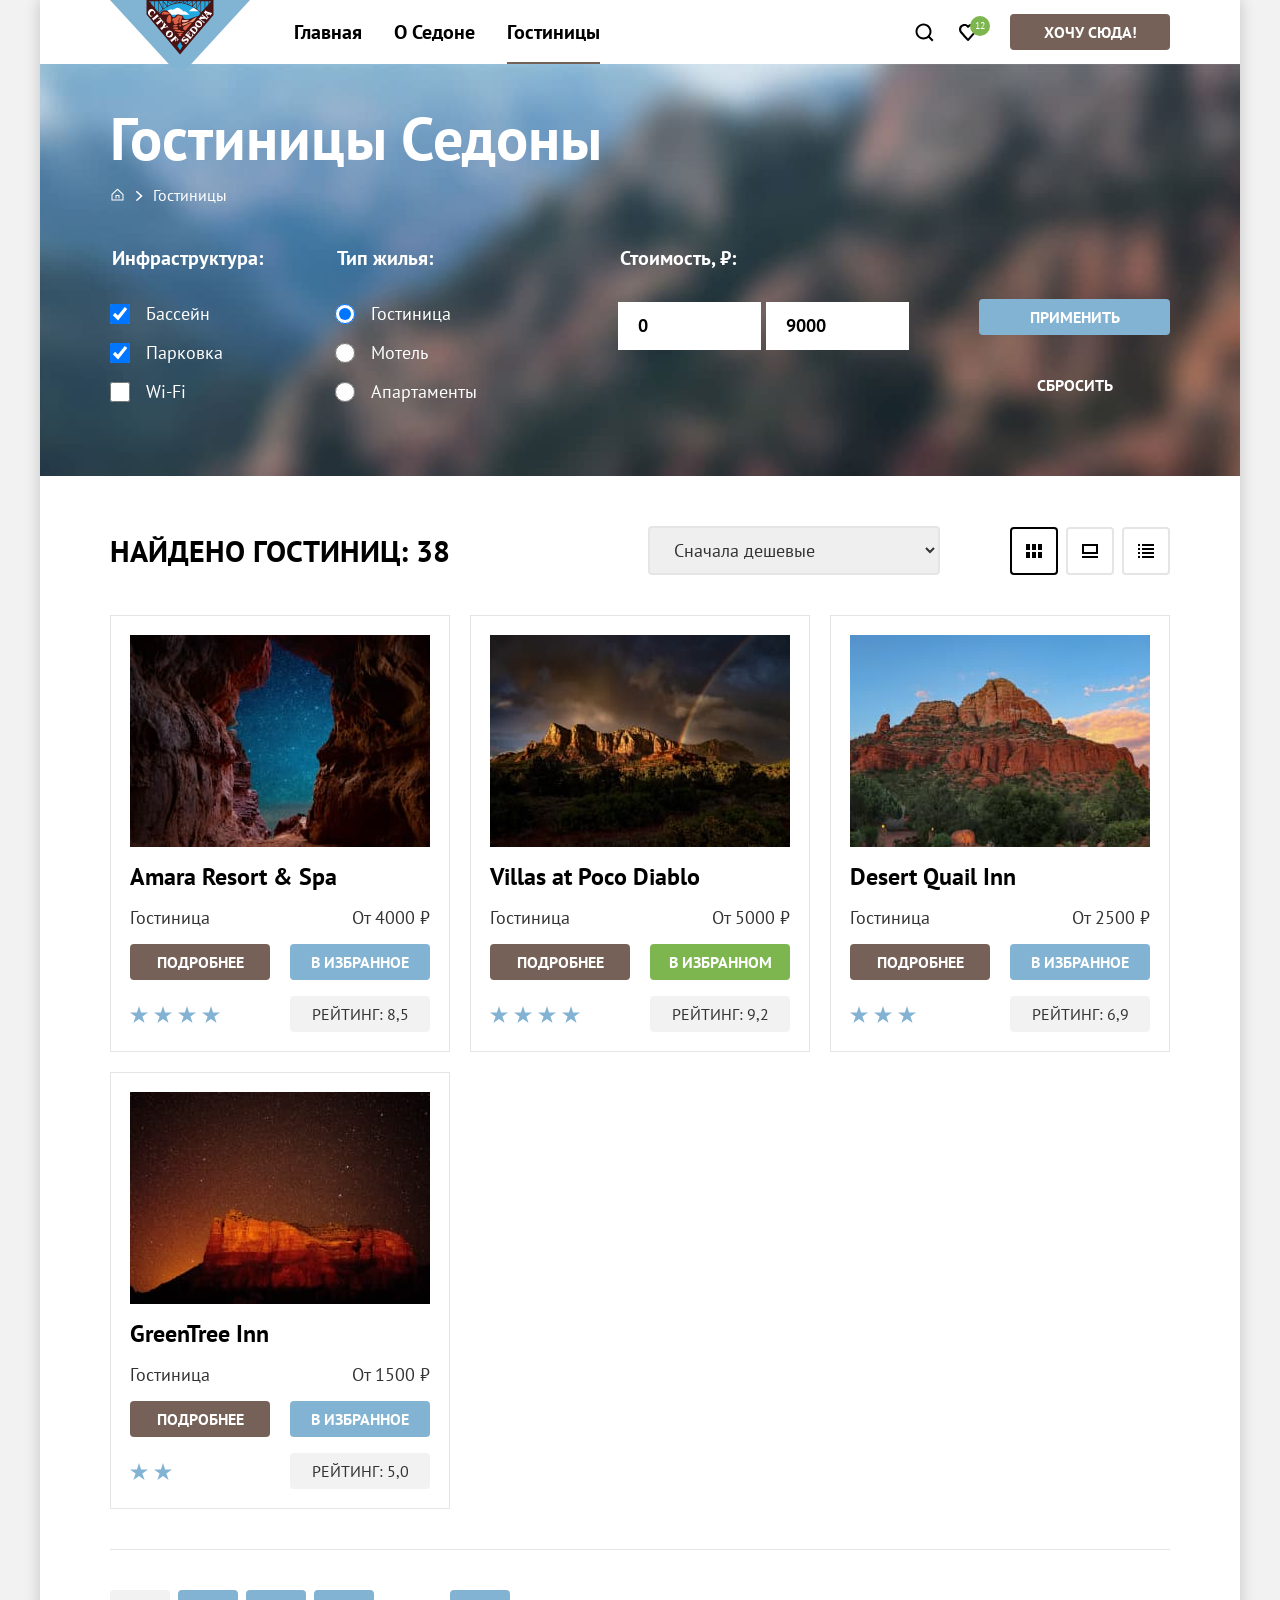
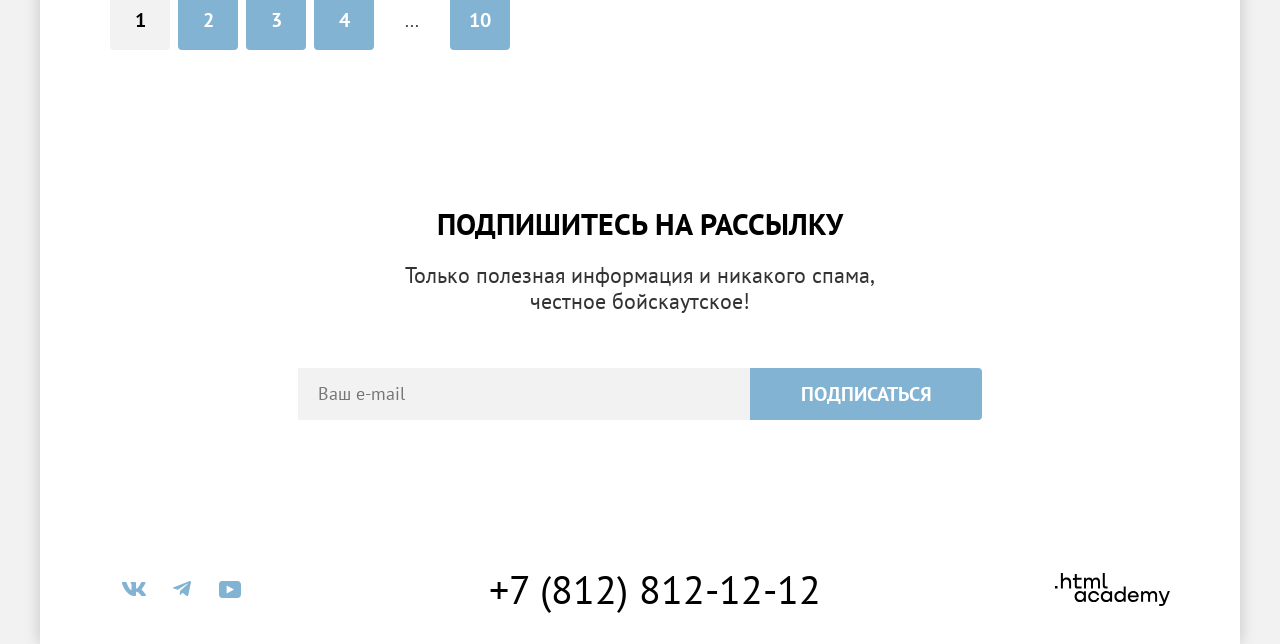
==== commit 0931224c: "Поправил стилизацию декоративных элементов" ====
--- a/catalog.html
+++ b/catalog.html
@@ -18,7 +18,7 @@
             <a href="index.html" class="nav-link">Главная</a>
           </li>
           <li class="nav-item">
-            <a href="#" class="nav-link">О седоне</a>
+            <a href="#" class="nav-link">О Седоне</a>
           </li>
           <li class="nav-item">
             <a href="catalog.html" class="nav-link nav-link-current">Гостиницы</a>
@@ -227,34 +227,39 @@
       </section>
     </main>
     <footer class="page-footer" data-test="footer">
-      <section class="footer-social">
         <ul class="footer-social-list">
           <li class="footer-social-item">
-            <a href="#" class="footer-social-link vk-icon">
+            <a href="#" class="footer-social-link">
               <span class="visually-hidden">VK</span>
+              <svg xmlns="http://www.w3.org/2000/svg" width="24" height="14" fill="#83b3d3" viewBox="0 0 24 14">
+                <path fill-rule="evenodd" d="M23.45.948c.166-.546 0-.948-.795-.948H20.03c-.668 0-.976.347-1.143.73 0 0-1.335 3.196-3.226 5.272-.612.602-.89.793-1.224.793-.167 0-.418-.191-.418-.738V.948c0-.656-.184-.948-.74-.948H9.151c-.417 0-.668.304-.668.593 0 .621.946.765 1.043 2.513v3.798c0 .833-.153.984-.487.984-.89 0-3.055-3.211-4.34-6.885C4.45.288 4.198 0 3.527 0H.9C.15 0 0 .347 0 .73c0 .682.89 4.07 4.145 8.551C6.315 12.341 9.37 14 12.153 14c1.669 0 1.875-.368 1.875-1.003v-2.313c0-.737.158-.884.687-.884.39 0 1.057.192 2.615 1.667C19.11 13.216 19.403 14 20.405 14h2.625c.75 0 1.126-.368.91-1.096-.238-.724-1.088-1.775-2.215-3.022-.612-.71-1.53-1.475-1.809-1.858-.389-.491-.278-.71 0-1.147 0 0 3.2-4.426 3.533-5.929z" clip-rule="evenodd" />
+              </svg>
             </a>
           </li>
           <li class="footer-social-item">
-            <a href="#" class="footer-social-link telegram-icon">
+            <a href="#" class="footer-social-link">
               <span class="visually-hidden">Telegram</span>
+              <svg xmlns="http://www.w3.org/2000/svg" width="18" height="16" fill="#83b3d3" viewBox="0 0 18 16">
+                <path d="M16.785.1.84 6.247C-.248 6.685-.24 7.292.64 7.563L4.735 8.84l9.472-5.976c.448-.273.857-.126.52.172L7.054 9.962H7.05h.002l-.283 4.22c.414 0 .597-.19.829-.413l1.988-1.934 4.136 3.055c.762.42 1.31.204 1.5-.706L17.938 1.39c.278-1.114-.425-1.619-1.153-1.29" />
+              </svg>
             </a>
           </li>
           <li class="footer-social-item">
-            <a href="#" class="footer-social-link youtube-icon">
+            <a href="#" class="footer-social-link">
               <span class="visually-hidden">YouTube</span>
-            </a>
-          </li>
-        </ul>
-      </section>
-      <section class="footer-contact">
+              <svg xmlns="http://www.w3.org/2000/svg" width="22" height="17" fill="#83b3d3" viewBox="0 0 22 17">
+                <path d="M18.607 0H3.174C1.314 0 0 1.594 0 3.4v10.094C0 15.406 1.313 17 3.174 17h15.652C20.468 17 22 15.406 22 13.6V3.4C21.781 1.594 20.468 0 18.607 0M7.662 12.538V4.463L14.995 8.5z" />
+              </svg>
+            </a>
+          </li>
+        </ul>
         <a href="tel:88128121212" class="footer-contact-number">+7 (812) 812-12-12</a>
-      </section>
-      <section class="footer-logo">
         <a href="https://htmlacademy.ru/intensive/htmlcss" class="footer-logo-link">
-          <img src="images/footer-logo.svg" width="115" height="33" alt="Логотип htmlacademy" class="logo-htmlacademy">
+          <svg xmlns="http://www.w3.org/2000/svg" width="115" height="33" role="img" aria-label="Логотип htmlacademy" fill="#000" viewBox="0 0 115 33">
+            <path d="M0 12.9v2.6h2.5v-2.6zM11.6 4.5c-1.6 0-2.8.7-3.6 1.7h-.1V0h-2v15.5h2v-5.3c0-2.1 1.3-3.6 3.3-3.6 1.8 0 2.9 1.4 2.9 3.2v5.7h2V9.4c.1-3-1.8-4.9-4.5-4.9M26.6 4.8h-4.8V1.1h-2v3.8h-1.9v2h1.9v6c0 1.7 1 2.7 2.7 2.7h4.1v-2h-3.7c-.7 0-1.1-.4-1.1-1.1V6.8h4.8zM41.1 4.6c-1.6 0-2.9.8-3.5 2.1h-.1c-.6-1.2-1.8-2.1-3.4-2.1-1.4 0-2.5.8-3.1 1.8h-.1V4.8H29v10.6h2V10c0-2 1-3.5 2.6-3.5 1.5 0 2.4 1 2.4 2.6v6.3h2V9.8c0-2.4 1.4-3.3 2.6-3.3 1.5 0 2.4 1 2.4 2.6v6.3h2V8.9c.1-2.5-1.4-4.3-3.9-4.3M47.8 12.7c0 1.7 1 2.7 2.8 2.7h2v-2h-1.7c-.7 0-1.1-.4-1.1-1.1V0h-2zM28.9 19.7c-.9-1.1-2.2-1.8-3.9-1.8-3.1 0-5.4 2.3-5.4 5.6s2.3 5.6 5.4 5.6c1.8 0 3-.8 3.8-1.9h.1v1.6h2V18.2h-2zm-3.6 7.4c-2.2 0-3.6-1.6-3.6-3.6s1.4-3.6 3.6-3.6 3.6 1.6 3.6 3.6c0 1.9-1.4 3.6-3.6 3.6M44.2 22c-.5-2.4-2.6-4.1-5.4-4.1-3.4 0-5.6 2.5-5.6 5.6s2.2 5.6 5.6 5.6c2.8 0 4.9-1.8 5.4-4.2h-2.1c-.4 1.3-1.7 2.3-3.3 2.3-2.2 0-3.6-1.6-3.6-3.6s1.4-3.6 3.6-3.6c1.6 0 2.8 1 3.3 2.2h2.1zM55.1 19.7c-.9-1.1-2.2-1.8-3.9-1.8-3.1 0-5.4 2.3-5.4 5.6s2.3 5.6 5.4 5.6c1.8 0 3-.8 3.8-1.9h.1v1.6h2V18.2h-2zm-3.6 7.4c-2.2 0-3.6-1.6-3.6-3.6s1.4-3.6 3.6-3.6 3.6 1.6 3.6 3.6c0 1.9-1.5 3.6-3.6 3.6M68.7 19.8c-.9-1.1-2.2-1.9-3.9-1.9-3.1 0-5.4 2.3-5.4 5.6s2.2 5.6 5.4 5.6c1.7 0 3-.8 3.8-1.8h.1v1.5h2V13.4h-2zm-3.6 7.3c-2.2 0-3.6-1.6-3.6-3.6s1.4-3.6 3.6-3.6 3.6 1.6 3.6 3.6c-.1 2-1.5 3.6-3.6 3.6M78.3 17.9c-3.3 0-5.5 2.5-5.5 5.6 0 3 2.1 5.6 5.5 5.6 2.5 0 4.5-1.3 5.2-3.6h-2.1c-.5 1-1.6 1.6-3 1.6-1.9 0-3.3-1.3-3.4-2.9h8.8c.2-3.6-2-6.3-5.5-6.3m0 1.9c1.7 0 3 1 3.3 2.6h-6.5c.3-1.5 1.5-2.6 3.2-2.6M98.2 17.9c-1.6 0-2.9.8-3.6 2h-.1c-.6-1.2-1.8-2-3.4-2-1.4 0-2.5.7-3.1 1.8v-1.5h-1.9v10.6h2v-5.4c0-2 1-3.4 2.6-3.5 1.5 0 2.4 1 2.4 2.6v6.3h2v-5.6c0-2.4 1.4-3.3 2.6-3.3 1.5 0 2.4 1 2.4 2.6v6.3h2v-6.5c.1-2.6-1.4-4.4-3.9-4.4M109.4 27l-3.6-8.9h-2.2l4.8 11.6c-.3.9-.7 1.2-1.7 1.2h-2.5v2h2.5c1.8 0 2.8-.8 3.5-2.6l4.7-12.2h-2.1z" />
+          </svg>
         </a>
-      </section>
-    </footer>
+      </footer>
   </div>
 </body>
 </html>
--- a/styles/styles.css
+++ b/styles/styles.css
@@ -58,6 +58,7 @@
   width: 1200px;
   margin: 0 auto;
   background-color: #ffffff;
+  box-shadow: 0 0 15px 0 rgba(0, 0, 0, 0.2);
 }
 
 .main-index {
@@ -162,7 +163,7 @@
 
 /* Hero секция */
 .hero {
-  padding: 51px 371px 82px;
+  padding: 50px 371px 79px;
   background-image: url("../images/welcome-divider.svg"), url("../images/welcome-background.jpg");
   background-color: #aec4dc;
   background-repeat: no-repeat, no-repeat;
@@ -172,13 +173,16 @@
 
 /* Секция преимущества (главная страница) */
 .advantages-block {
-  padding: 71px 274px;
-  text-align: center;
+  padding: 70px 274px 89px;
+  text-align: center;
+}
+
+.advantages-block .block-title {
+  margin-bottom: 25px;
 }
 
 .block-title {
   margin: 0;
-  margin-bottom: 20px;
   font-size: 30px;
   line-height: 36px;
   font-weight: 700;
@@ -274,6 +278,10 @@
   text-align: center;
 }
 
+.services-block .block-title {
+  margin-bottom: 20px;
+}
+
 .services-list {
   display: flex;
   flex-wrap: wrap;
@@ -324,6 +332,10 @@
   text-align: center;
 }
 
+.hotel-search .block-title {
+  margin-bottom: 20px;
+}
+
 .hotel-search .block-subtitle {
   margin-bottom: 54px;
 }
@@ -336,6 +348,10 @@
 .subscribe {
   padding: 96px 258px 104px;
   text-align: center;
+}
+
+.subscribe .block-title {
+  margin-bottom: 20px;
 }
 
 .subscribe.subscribe-background .block-title {
@@ -380,7 +396,7 @@
 }
 
 .inner-header {
-  padding: 35px 70px 70px;
+  padding: 35px 70px 73px;
   background-image: url("../images/filter-background.jpg");
   background-repeat: no-repeat;
   background-size: cover;
@@ -679,13 +695,17 @@
 }
 
 .pagination-item {
-  min-width: 60px;
-  text-align: center;
+  text-align: center;
+}
+
+.pagination-item:not(:has(a)) {
+  width: 60px;
 }
 
 .pagination-link {
   display: block;
-  padding: 12px;
+  padding: 11px;
+  min-width: 60px;
   font-size: 20px;
   line-height: 36px;
   font-weight: 700;
@@ -695,6 +715,18 @@
   background-color: #82b3d3;
   text-decoration: none;
   border-radius: 4px;
+  border: 1px solid transparent;
+}
+
+.pagination-item:hover a:not(.pagination-link-current),
+.pagination-item:focus-visible a:not(.pagination-link-current) {
+  border-color: #82b3d3;
+  background-color: #68a2ca;
+}
+
+.pagination-item:active a:not(.pagination-link-current) {
+  color: rgba(255, 255, 255, 0.3);
+  background-color: #82b3d3;
 }
 
 .pagination-link-current {
@@ -706,6 +738,7 @@
 .page-footer {
   display: flex;
   justify-content: space-between;
+  align-items: center;
   padding: 45px 70px 35px;
 }
 
@@ -717,21 +750,20 @@
 }
 
 .footer-social-link {
-  display: block;
+  display: flex;
+  justify-content: center;
+  align-items: center;
   width: 48px;
   height: 40px;
 }
 
-.vk-icon {
-  background: url("../images/social/vk.svg") no-repeat center;
-}
-
-.telegram-icon {
-  background: url("../images/social/tg.svg") no-repeat center;
-}
-
-.youtube-icon {
-  background: url("../images/social/youtube.svg") no-repeat center;
+.footer-social-link:hover svg,
+.footer-social-link:focus-visible svg {
+  fill: #68a2ca;
+}
+
+.footer-social-link:active svg {
+  opacity: 0.3;
 }
 
 .footer-contact-number {
@@ -741,8 +773,28 @@
   text-decoration: none;
 }
 
+.footer-contact-number:hover,
+.footer-contact-number:focus-visible {
+  color: #756157;
+}
+
+.footer-contact-number:active {
+  opacity: 0.3;
+}
+
 .footer-logo-link {
   display: block;
+  width: 115px;
+  height: 33px;
+}
+
+.footer-logo-link:hover svg,
+.footer-logo-link:focus-visible svg {
+  fill: #756157;
+}
+
+.footer-logo-link:active svg {
+  opacity: 0.3;
 }
 
 /* Кнопки */
@@ -759,10 +811,7 @@
   text-transform: uppercase;
   border: none;
   border-radius: 4px;
-}
-
-.btn:focus-visible {
-  outline: none;
+  cursor: pointer;
 }
 
 .btn-large {
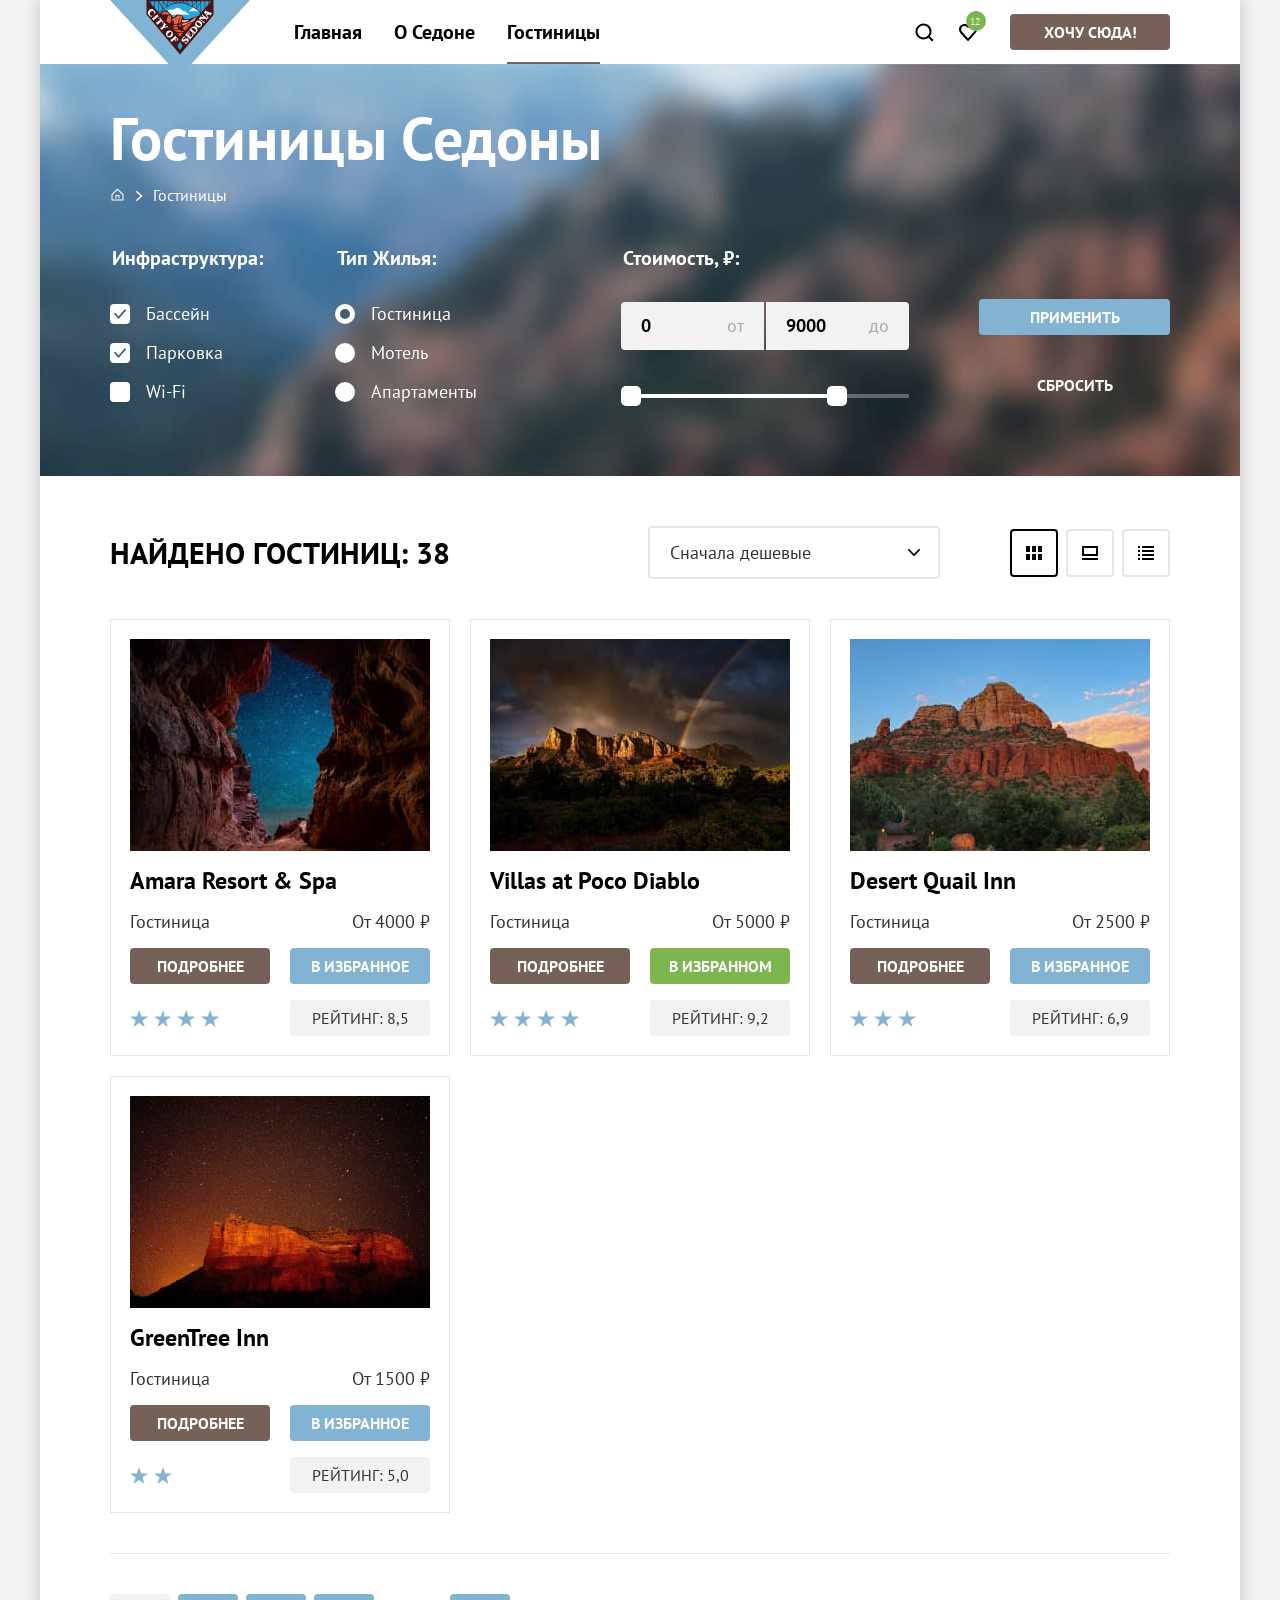
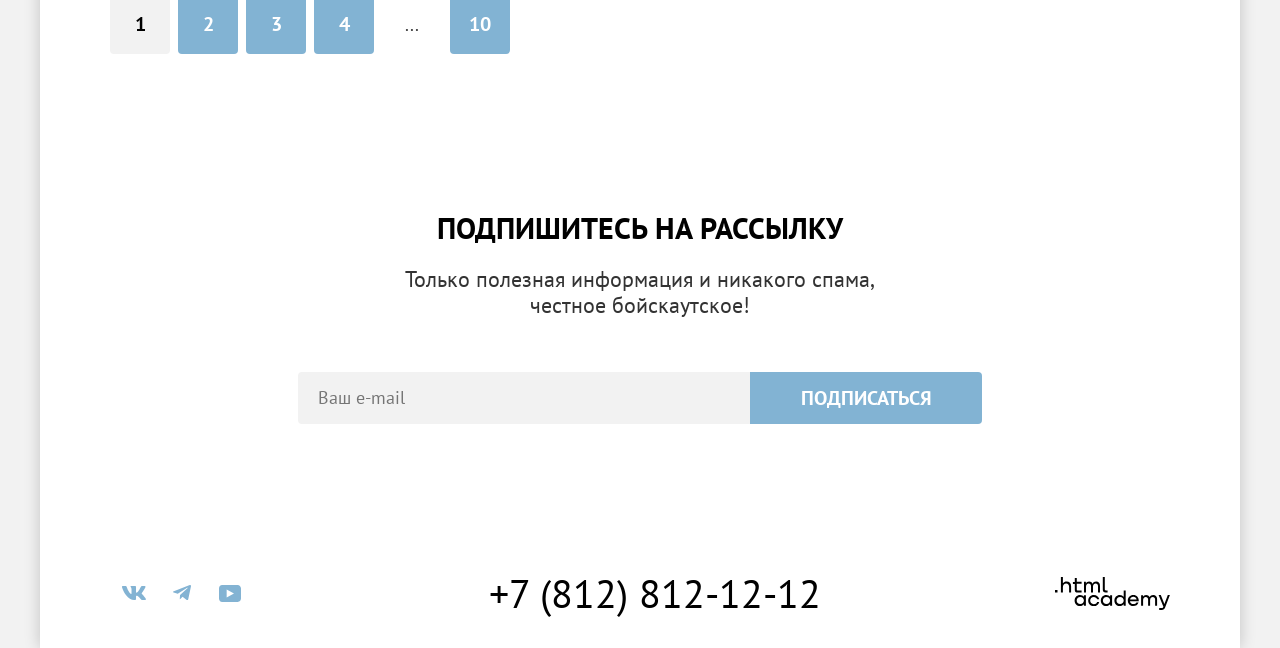
==== commit 0dcd32be: "Добавил стилизацию форм, модальное окно" ====
--- a/catalog.html
+++ b/catalog.html
@@ -59,52 +59,78 @@
             <ul class="catalog-filter-list">
               <li class="catalog-filter-item">
                 <label class="control">
-                  <input type="checkbox" class="control-input" name="infrastructure" value="pool" checked>
-                  Бассейн
-                </label>
-              </li>
-              <li class="catalog-filter-item">
-                <label class="control">
-                  <input type="checkbox" class="control-input" name="infrastructure" value="parking" checked>
-                  Парковка
-                </label>
-              </li>
-              <li class="catalog-filter-item">
-                <label class="control">
-                  <input type="checkbox" class="control-input" name="infrastructure" value="wifi">
-                  Wi-Fi
+                  <input type="checkbox" class="control-input visually-hidden" name="infrastructure" value="pool" checked>
+                  <span class="control-mark"></span>
+                  <span class="control-label">Бассейн</span>
+                </label>
+              </li>
+              <li class="catalog-filter-item">
+                <label class="control">
+                  <input type="checkbox" class="control-input visually-hidden" name="infrastructure" value="parking" checked>
+                  <span class="control-mark"></span>
+                  <span class="control-label">Парковка</span>
+                </label>
+              </li>
+              <li class="catalog-filter-item">
+                <label class="control">
+                  <input type="checkbox" class="control-input visually-hidden" name="infrastructure" value="wifi">
+                  <span class="control-mark"></span>
+                  <span class="control-label">Wi-Fi</span>
                 </label>
               </li>
             </ul>
           </fieldset>
           <fieldset class="catalog-filter-group">
-            <legend class="catalog-filter-title">Тип жилья:</legend>
+            <legend class="catalog-filter-title">Тип Жилья:</legend>
             <ul class="catalog-filter-list">
               <li class="catalog-filter-item">
                 <label class="control">
-                  <input type="radio" class="control-input" name="housing" value="hotel" checked>
-                  Гостиница
-                </label>
-              </li>
-              <li class="catalog-filter-item">
-                <label class="control">
-                  <input type="radio" class="control-input" name="housing" value="motel">
-                  Мотель
-                </label>
-              </li>
-              <li class="catalog-filter-item">
-                <label class="control">
-                  <input type="radio" class="control-input" name="housing" value="apartments">
-                  Апартаменты
+                  <input type="radio" class="control-input visually-hidden" name="housing" value="hotel" checked>
+                  <span class="control-mark"></span>
+                  <span class="control-label">Гостиница</span>
+                </label>
+              </li>
+              <li class="catalog-filter-item">
+                <label class="control">
+                  <input type="radio" class="control-input visually-hidden" name="housing" value="motel">
+                  <span class="control-mark"></span>
+                  <span class="control-label">Мотель</span>
+                </label>
+              </li>
+              <li class="catalog-filter-item">
+                <label class="control">
+                  <input type="radio" class="control-input visually-hidden" name="housing" value="apartments">
+                  <span class="control-mark"></span>
+                  <span class="control-label">Апартаменты</span>
                 </label>
               </li>
             </ul>
           </fieldset>
           <fieldset class="catalog-filter-group">
             <legend class="catalog-filter-title">Стоимость, ₽:</legend>
-              <input type="number" class="control-input-minmax" name="sum-min" value="0" placeholder="от">
-              <input type="number" class="control-input-minmax" name="sum-max" value="9000" placeholder="до">
-              <!-- TODO: Интерактивный слайдер -->
+            <div class="range">
+              <div class="range-wrapper-inputs">
+                  <div class="range-input">
+                    <input type="number" class="control-input-minmax input-min" name="sum-min" value="0">
+                    <span>от</span>
+                  </div>
+                  <div class="range-input">
+                    <input type="number" class="control-input-minmax input-max" name="sum-max" value="9000">
+                    <span>до</span>
+                  </div>
+
+                </div>
+              <div class="range-scale">
+                <div class="range-bar" style="left: 0px; width: 226px">
+                  <button type="button" class="range-toggle toggle-min">
+                    <span class="visually-hidden">Изменить минимальную цену</span>
+                  </button>
+                  <button type="button" class="range-toggle toggle-max">
+                    <span class="visually-hidden">Изменить максимальную цену</span>
+                  </button>
+                </div>
+              </div>
+            </div>
           </fieldset>
           <div class="catalog-filter-buttons">
             <button type="submit" class="btn btn-blue catalog-filter-submit">Применить</button>
--- a/styles/styles.css
+++ b/styles/styles.css
@@ -142,16 +142,13 @@
 
 .favorites-count {
   position: absolute;
-  top: 16px;
-  left: 24px;
-  display: flex;
-  align-items: center;
-  justify-content: center;
+  top: 11px;
+  right: 4px;
   height: 20px;
   min-width: 20px;
   padding: 0 4px;
   font-size: 10px;
-  line-height: 10px;
+  line-height: 21px;
   color: #ffffff;
   background-color: #7db54f;
   border-radius: 10px;
@@ -214,10 +211,7 @@
 
 .advantages-item {
   width: 400px;
-}
-
-.advantages-container {
-  padding: 112px 85px;
+  padding: 113px 85px 112px;
   text-align: center;
 }
 
@@ -245,6 +239,14 @@
 
 .advantages-item:nth-child(2n + 1) {
   background-color: rgba(131, 179, 211, 0.2);
+}
+
+.advantages-item.advantages-picture {
+  display: flex;
+  width: 100%;
+  padding: 0;
+  color: #ffffff;
+  background-color: #82b3d3;
 }
 
 .advantages-item .item-title {
@@ -265,13 +267,6 @@
   content: "";
 }
 
-.advantages-item.advantages-picture {
-  display: flex;
-  width: 100%;
-  color: #ffffff;
-  background-color: #82b3d3;
-}
-
 /* Cекция услуги (главная страница) */
 .services-block {
   padding: 64px 345px;
@@ -388,6 +383,8 @@
   line-height: 24px;
   border: none;
   background-color: #f2f2f2;
+  border-top-left-radius: 4px;
+  border-bottom-left-radius: 4px;
 }
 
 /* Фильтр гостиниц (каталог) */
@@ -497,24 +494,109 @@
 }
 
 .control {
-  display: flex;
-  align-items: center;
-}
-
-.control-input {
+  position: relative;
+  display: block;
+  padding-left: 36px;
+}
+
+.control:hover {
+  opacity: 0.6;
+}
+
+.control-input:focus-visible + .control-mark {
+  opacity: 1;
+  outline: 3px solid #83b3d3;
+}
+
+.control:active {
+  opacity: 0.3;
+}
+
+.control-mark {
+  position: absolute;
+  top: 2px;
+  left: 0;
   width: 20px;
   height: 20px;
-  margin: 0;
-  margin-right: 16px;
+  background-color: #ffffff;
+}
+
+.control-input[type="checkbox"] + .control-mark {
+  border-radius: 4px;
+}
+
+.control-input[type="radio"] + .control-mark {
+  border-radius: 50%;
+}
+
+.control-input[type="checkbox"]:checked + .control-mark::after {
+  position: absolute;
+  width: 12px;
+  height: 10px;
+  top: 50%;
+  left: 50%;
+  transform: translate(-50%, -50%);
+  background: url("../images/icons/checkbox.svg");
+  content: "";
+}
+
+.control-input[type="radio"]:checked + .control-mark::after {
+  position: absolute;
+  width: 10px;
+  height: 10px;
+  top: 50%;
+  left: 50%;
+  transform: translate(-50%, -50%);
+  background-color: #3f5e72;
+  border-radius: 50%;
+  content: "";
 }
 
 .control-input-minmax {
   width: 143px;
-  padding: 12px 20px;
+  padding: 12px 50px 12px 20px;
   border: 0;
   font-size: 18px;
   line-height: 24px;
   font-weight: 700;
+  background-color: #f2f2f2;
+}
+
+.control-input-minmax:hover {
+  background-color: #e5e5e5;
+}
+
+.control-input-minmax:focus {
+  background-color: #e5e5e5;
+  outline: 3px solid #83b3d3;
+}
+
+.range-input {
+  position: relative;
+}
+
+.input-min {
+  border-top-left-radius: 4px;
+  border-bottom-left-radius: 4px;
+}
+
+.input-max {
+  border-top-right-radius: 4px;
+  border-bottom-right-radius: 4px;
+}
+
+.range-input span {
+  position: absolute;
+  top: 50%;
+  right: 20px;
+  margin-top: -12px;
+  line-height: 24px;
+  color: rgba(0, 0, 0, 0.3);
+}
+
+.control-input-minmax::-webkit-outer-spin-button,
+.control-input-minmax::-webkit-inner-spin-button {
+  appearance: none;
 }
 
 .catalog-filter-buttons {
@@ -530,6 +612,44 @@
   margin-bottom: 32px;
 }
 
+.range-wrapper-inputs {
+  display: flex;
+  gap: 2px;
+  margin-bottom: 44px;
+}
+
+.range-scale {
+  position: relative;
+  height: 4px;
+  background-color: rgba(255, 255, 255, 0.3);
+}
+
+.range-bar {
+  position: absolute;
+  height: 4px;
+  background-color: #ffffff;
+}
+
+.range-toggle {
+  position: absolute;
+  width: 20px;
+  height: 20px;
+  background: #ffffff;
+  border: none;
+  border-radius: 5px;
+  cursor: pointer;
+}
+
+.toggle-min {
+  top: -8px;
+  left: 0;
+}
+
+.toggle-max {
+  top: -8px;
+  right: 0;
+}
+
 /* Поиск (каталог) */
 .search {
   display: flex;
@@ -548,15 +668,23 @@
 }
 
 .select-control {
-  padding: 10px 20px;
+  padding: 14px 48px 14px 20px;
+  min-width: 292px;
   margin-right: 70px;
-  min-width: 292px;
   font-family: inherit;
   font-size: 18px;
   line-height: 21px;
   color: inherit;
   border: 2px solid #e5e5e5;
+  background: url("../images/icons/arrow.svg") no-repeat right 18px center;
   border-radius: 4px;
+  appearance: none;
+}
+
+.select-control:hover,
+.select-control:focus-visible {
+  border-color: #68a2ca;
+  outline: none;
 }
 
 .view-list {
@@ -575,6 +703,16 @@
   border-radius: 4px;
 }
 
+.view-link:hover,
+.view-link:active {
+  border-color: #000000;
+}
+
+.view-link:focus-visible {
+  border-color: #68a2ca;
+  outline: none;
+}
+
 .view-link-current {
   border-color: #000000;
 }
@@ -650,25 +788,21 @@
 
 .hotels-card-stars {
   height: 36px;
-  width: 140px;
+  background-image: url("../images/icons/star.svg");
+  background-repeat: space no-repeat;
+  background-position: left center;
 }
 
 .two-stars {
-  background-image: url("../images/icons/star.svg"), url("../images/icons/star.svg");
-  background-repeat: no-repeat, no-repeat;
-  background-position: 0, 24px;
+  width: 42px;
 }
 
 .three-stars {
-  background-image: url("../images/icons/star.svg"), url("../images/icons/star.svg"), url("../images/icons/star.svg");
-  background-repeat: no-repeat, no-repeat, no-repeat;
-  background-position: 0, 24px, 48px;
+  width: 66px;
 }
 
 .four-stars {
-  background-image: url("../images/icons/star.svg"), url("../images/icons/star.svg"), url("../images/icons/star.svg"), url("../images/icons/star.svg");
-  background-repeat: no-repeat, no-repeat, no-repeat, no-repeat;
-  background-position: 0, 24px, 48px, 72px;
+  width: 89px;
 }
 
 .hotels-card-rating {
@@ -877,3 +1011,108 @@
   color: rgba(255, 255, 255, 0.3);
   outline: none;
 }
+
+/* Модальное окно */
+.modal-container {
+  position: fixed;
+  top: 0;
+  left: 0;
+  display: flex;
+  justify-content: center;
+  align-items: center;
+  height: 100%;
+  width: 100%;
+  background-color: rgba(242, 242, 242, 0.8);
+}
+
+.modal {
+  position: relative;
+  padding: 64px 70px;
+  background-color: #ffffff;
+  border-radius: 30px;
+  box-shadow: 0 25px 50px 0 rgba(0, 0, 0, 0.15);
+}
+
+.modal-close-btn {
+  position: absolute;
+  top: 64px;
+  right: 52px;
+  padding: 0;
+  width: 52px;
+  height: 52px;
+  /* transform: translate(50%, 50%); */
+  background-color: #f2f2f2;
+  border: none;
+  border-radius: 50%;
+  background-image: url("../images/icons/cross.svg");
+  background-repeat: no-repeat;
+  background-position: center;
+  cursor: pointer;
+}
+
+.modal-form {
+  display: grid;
+  align-items: baseline;
+  grid-template-columns: auto min-content auto min-content;
+}
+
+.form-label {
+  font-size: 20px;
+  line-height: 24px;
+  font-weight: 700;
+  color: #000000;
+}
+
+.form-input {
+  font-size: 18px;
+  line-height: 24px;
+  font-weight: 700;
+  color: #000000;
+  border: none;
+  background-color: #f2f2f2;
+}
+
+.form-message {
+  font-size: 16px;
+  line-height: 21px;
+  font-weight: 400;
+}
+
+.invalid-message {
+  color: #ff5757;
+}
+
+.form-field {
+  display: flex;
+  flex-direction: column;
+  width: 440px;
+  grid-column: 2 / -1;
+}
+
+.modal-form-submit {
+  grid-column: 1 / -1;
+}
+
+.form-counter .counter-btn {
+  padding: 0;
+  border: 0;
+  width: 40px;
+  height: 48px;
+  background-color: #f2f2f2;
+}
+
+.btn-minus {
+  background: url("../images/icons/minus.svg") no-repeat center transparent;
+}
+
+.btn-plus {
+  background: url("../images/icons/plus.svg") no-repeat center transparent;
+}
+
+.form-counter {
+  display: flex;
+}
+
+.form-counter input {
+  field-sizing: content;
+}
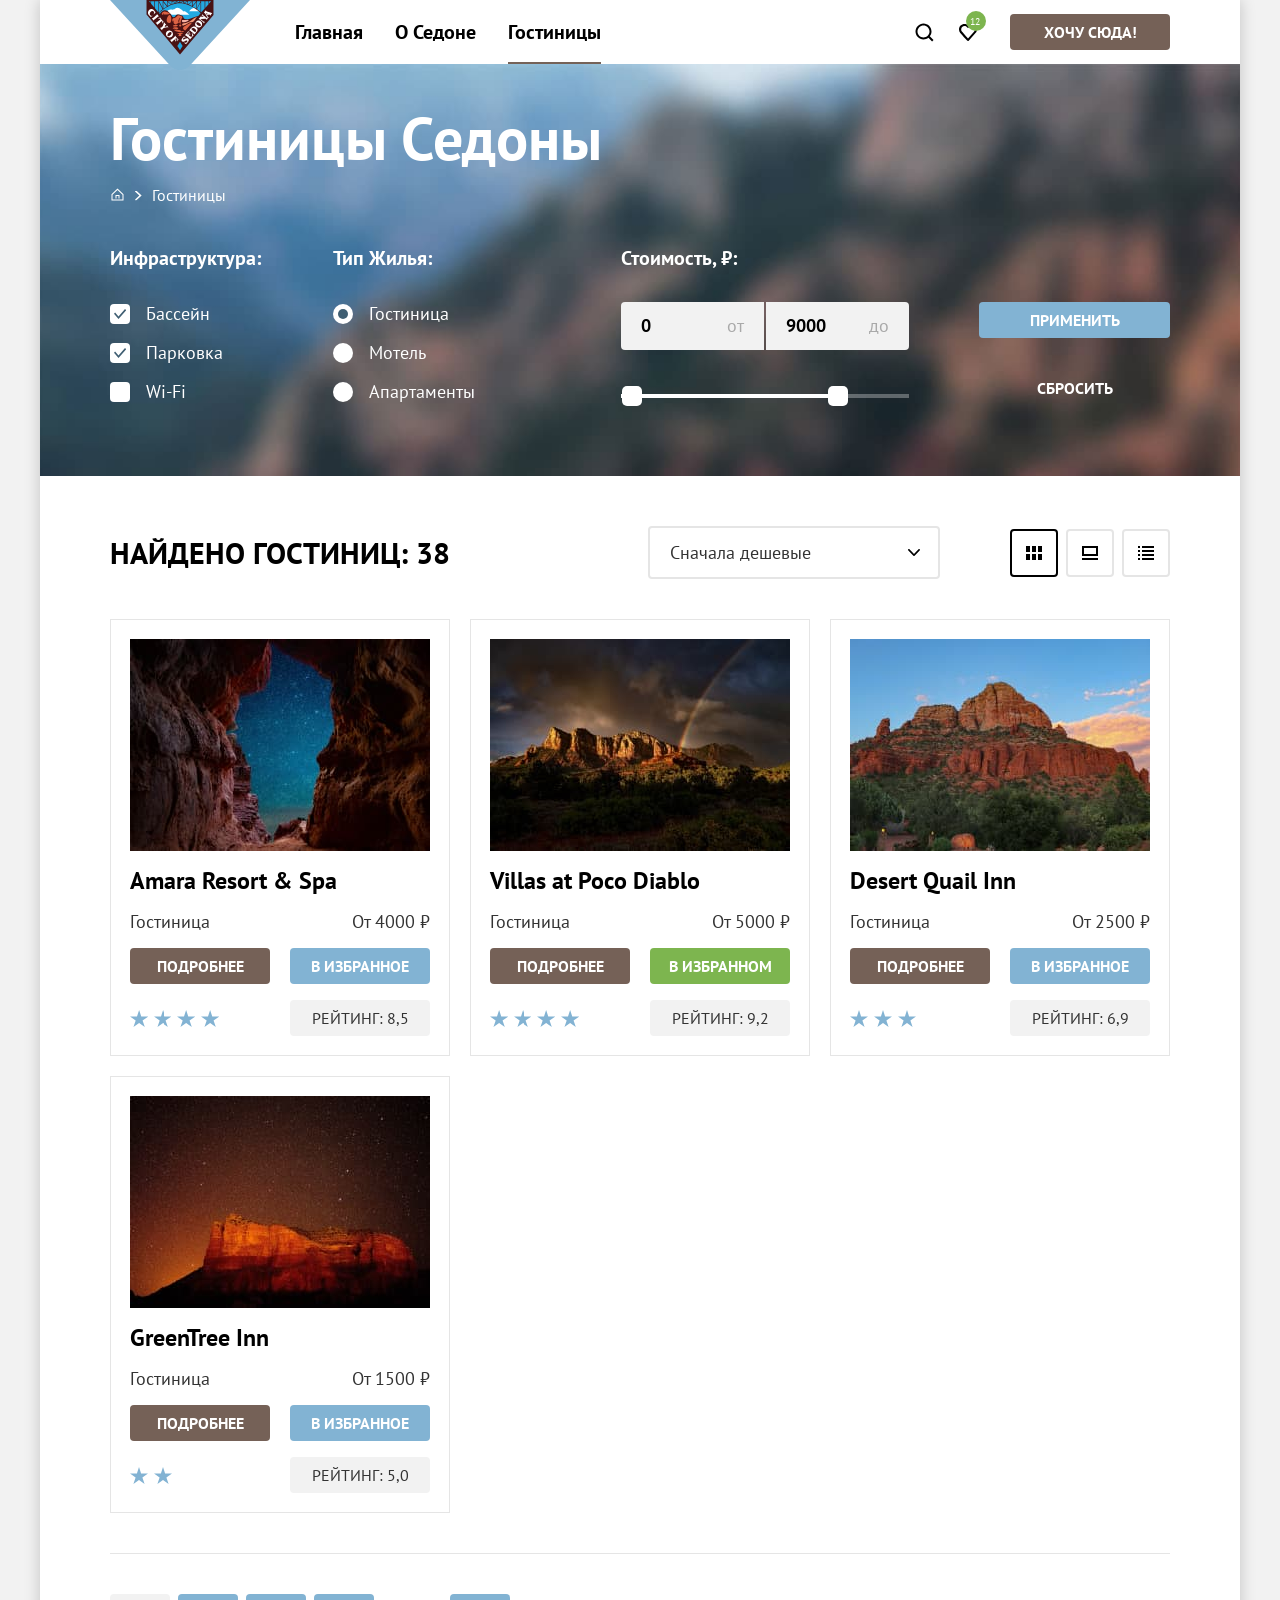
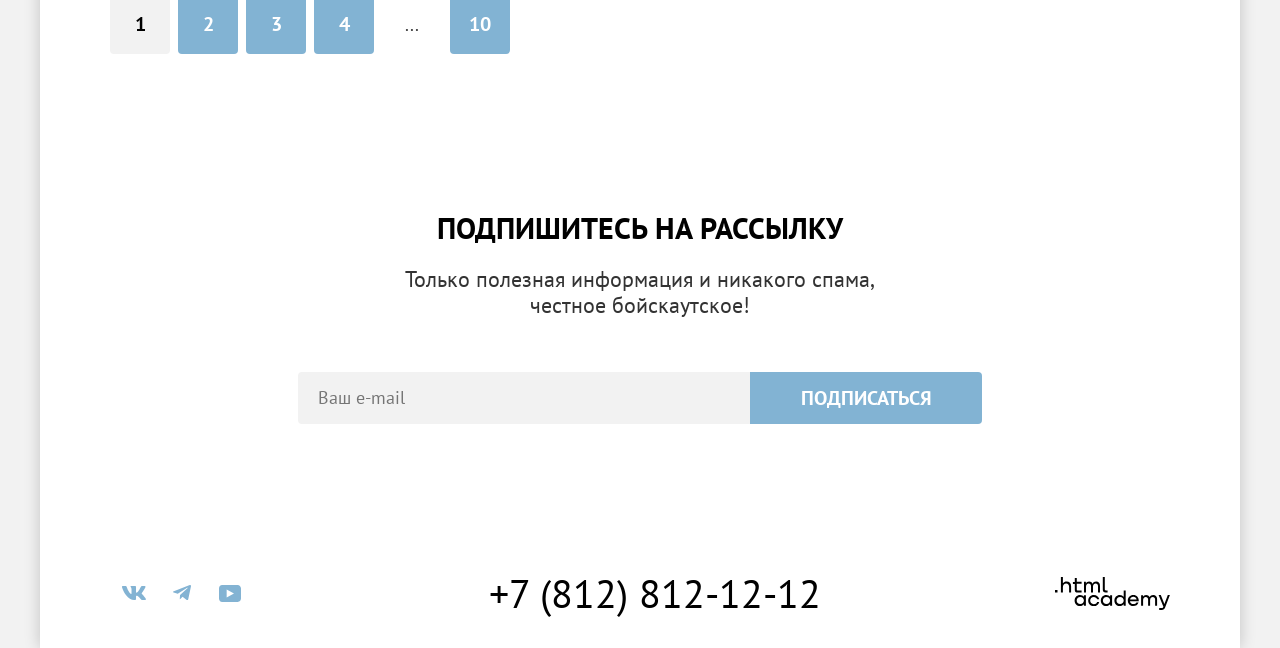
==== commit 7767cc23: "Стилизация модального окна, исправление замечаний" ====
--- a/catalog.html
+++ b/catalog.html
@@ -106,17 +106,17 @@
               </li>
             </ul>
           </fieldset>
-          <fieldset class="catalog-filter-group">
+          <fieldset class="catalog-filter-group group-range">
             <legend class="catalog-filter-title">Стоимость, ₽:</legend>
             <div class="range">
               <div class="range-wrapper-inputs">
                   <div class="range-input">
-                    <input type="number" class="control-input-minmax input-min" name="sum-min" value="0">
-                    <span>от</span>
+                    <label for="sum-min" class="range-label">от</label>
+                    <input type="number" id="sum-min" class="control-input-minmax input-min" name="sum-min" value="0">
                   </div>
                   <div class="range-input">
-                    <input type="number" class="control-input-minmax input-max" name="sum-max" value="9000">
-                    <span>до</span>
+                    <label for="sum-max" class="range-label">до</label>
+                    <input type="number" id="sum-max" class="control-input-minmax input-max" name="sum-max" value="9000">
                   </div>
 
                 </div>
--- a/styles/styles.css
+++ b/styles/styles.css
@@ -69,7 +69,7 @@
 .page-header {
   position: relative;
   display: flex;
-  padding: 0 70px 0 238px;
+  padding: 0 70px 0 239px;
 }
 
 .site-logo {
@@ -393,7 +393,7 @@
 }
 
 .inner-header {
-  padding: 35px 70px 73px;
+  padding: 35px 70px 70px;
   background-image: url("../images/filter-background.jpg");
   background-repeat: no-repeat;
   background-size: cover;
@@ -412,6 +412,7 @@
 
 .breadcrumbs {
   display: flex;
+  flex-wrap: wrap;
   gap: 10px;
   padding: 0;
   margin: 0;
@@ -424,17 +425,21 @@
 .breadcrumbs-link {
   display: block;
   min-width: 15px;
-}
-
-.breadcrumbs-item:first-child {
-  display: flex;
-  gap: 10px;
-}
-
-.breadcrumbs-item:first-child::after {
-  display: block;
+  min-height: 21px;
+}
+
+.breadcrumbs-item:not(:last-child) {
+  position: relative;
+  padding-right: 17px;
+}
+
+.breadcrumbs-item:not(:last-child)::after {
+  position: absolute;
+  top: 50%;
+  right: 0;
   width: 8px;
   height: 21px;
+  transform: translateY(-50%);
   background: url("../images/icons/breadcrumbs.svg") no-repeat center;
   content: "";
 }
@@ -458,14 +463,19 @@
 }
 
 .catalog-filter-group:not(:last-child) {
-  margin-right: 70px;
+  margin-right: 72px;
 }
 
 .catalog-filter-group:nth-child(2) {
   margin-right: auto;
 }
 
+.catalog-filter .group-range {
+  margin-right: 70px;
+}
+
 .catalog-filter-title {
+  padding: 0;
   margin-bottom: 32px;
   font-size: 20px;
   line-height: 24px;
@@ -585,7 +595,7 @@
   border-bottom-right-radius: 4px;
 }
 
-.range-input span {
+.range-label {
   position: absolute;
   top: 50%;
   right: 20px;
@@ -610,6 +620,10 @@
 
 .catalog-filter-submit {
   margin-bottom: 32px;
+}
+
+.range {
+  padding-bottom: 8px;
 }
 
 .range-wrapper-inputs {
@@ -640,14 +654,28 @@
   cursor: pointer;
 }
 
+.range-toggle:hover {
+  box-shadow: 0 4px 10px 0 rgba(0, 0, 0, 0.25);
+}
+
+.range-toggle:focus-visible {
+  outline: 3px solid #83b3d3;
+  box-shadow: 0 4px 10px 0 rgba(0, 0, 0, 0.25);
+}
+
+.range-toggle:active {
+  outline: 2px solid #83b3d3;
+  box-shadow: 0 7px 15px 0 rgba(0, 0, 0, 0.4);
+}
+
 .toggle-min {
   top: -8px;
-  left: 0;
+  left: 1px;
 }
 
 .toggle-max {
   top: -8px;
-  right: 0;
+  right: -1px;
 }
 
 /* Поиск (каталог) */
@@ -685,6 +713,10 @@
 .select-control:focus-visible {
   border-color: #68a2ca;
   outline: none;
+}
+
+.select-control:disabled {
+  opacity: 0.3;
 }
 
 .view-list {
@@ -1012,6 +1044,15 @@
   outline: none;
 }
 
+.btn:disabled {
+  background-color: #e5e5e5;
+}
+
+.btn-transparent:disabled {
+  background-color: transparent;
+  opacity: 0.1;
+}
+
 /* Модальное окно */
 .modal-container {
   position: fixed;
@@ -1023,6 +1064,10 @@
   height: 100%;
   width: 100%;
   background-color: rgba(242, 242, 242, 0.8);
+}
+
+.modal-hidden {
+  display: none;
 }
 
 .modal {
@@ -1040,7 +1085,6 @@
   padding: 0;
   width: 52px;
   height: 52px;
-  /* transform: translate(50%, 50%); */
   background-color: #f2f2f2;
   border: none;
   border-radius: 50%;
@@ -1050,20 +1094,41 @@
   cursor: pointer;
 }
 
+.modal-close-btn:hover {
+  background-color: #e6e6e6;
+}
+
+.modal-close-btn:focus-visible {
+  background-color: #e6e6e6;
+  outline: 3px solid #83b3d3;
+}
+
+.modal-close-btn:active {
+  opacity: 0.3;
+}
+
 .modal-form {
   display: grid;
+  grid-template-columns: auto 198px auto min-content;
   align-items: baseline;
-  grid-template-columns: auto min-content auto min-content;
+}
+
+.modal-title {
+  margin-bottom: 65px;
 }
 
 .form-label {
+  margin-right: 18px;
   font-size: 20px;
   line-height: 24px;
   font-weight: 700;
   color: #000000;
+  text-transform: capitalize;
 }
 
 .form-input {
+  height: 48px;
+  font-family: inherit;
   font-size: 18px;
   line-height: 24px;
   font-weight: 700;
@@ -1073,6 +1138,7 @@
 }
 
 .form-message {
+  padding: 0 20px;
   font-size: 16px;
   line-height: 21px;
   font-weight: 400;
@@ -1085,34 +1151,154 @@
 .form-field {
   display: flex;
   flex-direction: column;
-  width: 440px;
+  min-width: 440px;
+  margin-bottom: 23px;
   grid-column: 2 / -1;
 }
 
+.form-field .form-input {
+  padding: 12px 60px 12px 20px;
+  margin-bottom: 4px;
+  background: url("../images/icons/date.svg") no-repeat right 20px center #f2f2f2;
+  border-radius: 4px;
+}
+
+.form-field .form-input:hover {
+  background-color: #e6e6e6;
+}
+
+.form-field .form-input:focus {
+  outline: 3px solid #83b3d3;
+}
+
 .modal-form-submit {
+  margin-top: 48px;
   grid-column: 1 / -1;
 }
 
+.modal-form .btn {
+  padding: 18px 77px;
+  line-height: 24px;
+  border-radius: 10px;
+}
+
 .form-counter .counter-btn {
-  padding: 0;
-  border: 0;
+  position: relative;
+  padding: 0;
   width: 40px;
   height: 48px;
+  border: 0;
   background-color: #f2f2f2;
 }
 
+.counter-btn svg {
+  position: absolute;
+  top: 50%;
+  left: 50%;
+  transform: translate(-50%, -50%);
+  border-radius: 4px;
+}
+
+.counter-btn:hover svg {
+  fill: #000000;
+}
+
+.counter-btn:focus-visible svg {
+  outline: 3px solid #82b3d3;
+  fill: #000000;
+}
+
+.counter-btn:active svg {
+  opacity: 0.2;
+}
+
 .btn-minus {
-  background: url("../images/icons/minus.svg") no-repeat center transparent;
+  border-top-left-radius: 4px;
+  border-bottom-left-radius: 4px;
 }
 
 .btn-plus {
-  background: url("../images/icons/plus.svg") no-repeat center transparent;
+  border-top-right-radius: 4px;
+  border-bottom-right-radius: 4px;
+}
+
+.label-counter {
+  align-self: center;
 }
 
 .form-counter {
   display: flex;
 }
 
+.form-counter:last-of-type {
+  justify-self: end;
+}
+
 .form-counter input {
+  min-width: 31px;
+  max-width: 65px;
+  padding: 0 6px;
+  line-height: 20px;
+  text-align: center;
   field-sizing: content;
 }
+
+.form-counter input::-webkit-outer-spin-button,
+.form-counter input::-webkit-inner-spin-button {
+  appearance: none;
+}
+
+.label-wraper {
+  display: flex;
+  margin-right: 10px;
+  align-self: center;
+}
+
+.label-wraper .form-label {
+  margin-right: 11px;
+}
+
+.tooltip {
+  position: relative;
+}
+
+.tooltip:hover .tooltip-text {
+  display: block;
+}
+
+.tooltip-toggle {
+  display: block;
+  width: 26px;
+  height: 26px;
+  padding: 0;
+  border: 0;
+  border-radius: 50%;
+  background: url("../images/icons/info.svg") no-repeat center #83b3d3;
+}
+
+.tooltip-text {
+  position: absolute;
+  display: none;
+  top: 41px;
+  padding: 19px 19px 23px 23px;
+  width: 256px;
+  font-size: 16px;
+  line-height: 20px;
+  color: #ffffff;
+  transform: translate(-50%) translate(13px);
+  border-radius: 10px;
+  background-color: #333333;
+  box-shadow: 0 15px 30px 0 rgba(0, 0, 0, 0.3);
+}
+
+.tooltip-text::after {
+  position: absolute;
+  top: -9px;
+  left: 0;
+  right: 0;
+  width: 19px;
+  height: 9px;
+  margin: 0 auto;
+  background: url("../images/icons/tooltip-arrow.svg");
+  content: "";
+}
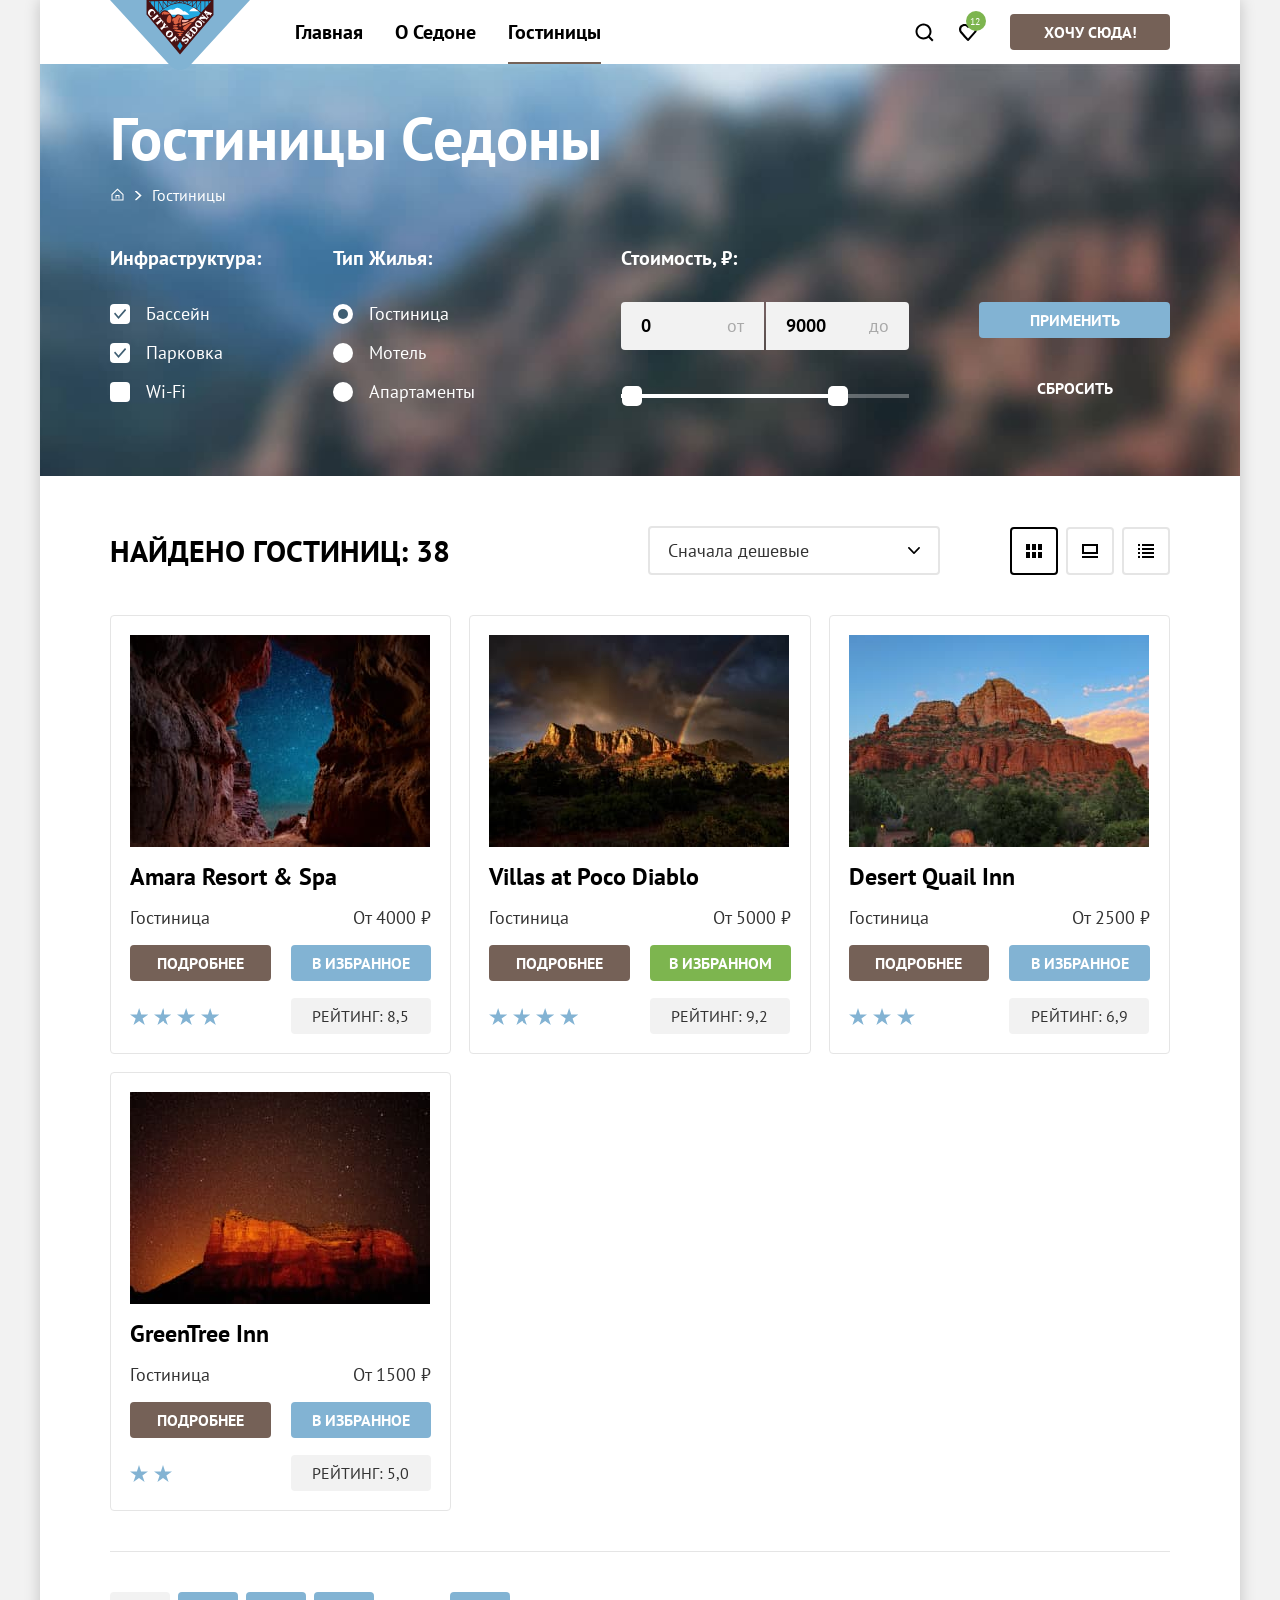
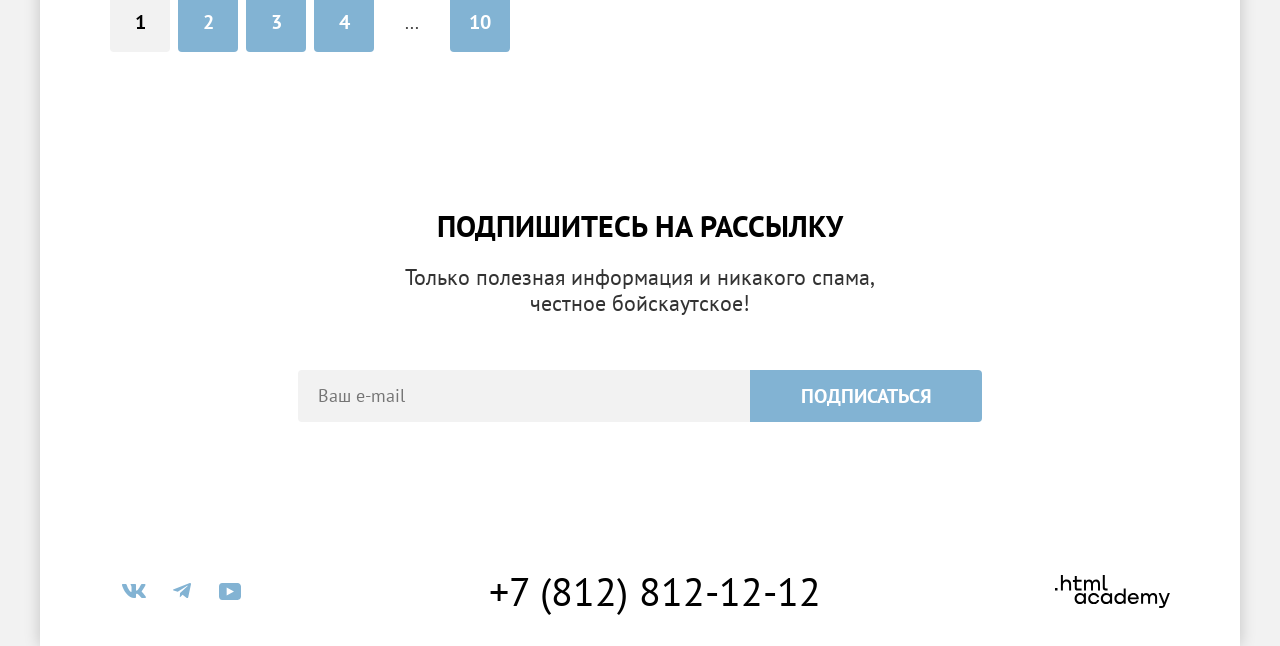
==== commit 48b9110b: "Поправил переполнение и доступность" ====
--- a/catalog.html
+++ b/catalog.html
@@ -247,7 +247,7 @@
         <h2 class="block-title">Подпишитесь на рассылку</h2>
         <p class="block-subtitle">Только полезная информация и никакого спама,<br>честное бойскаутское!</p>
         <form action="#" class="subscribe-form" method="post">
-          <input type="email" class="subscribe-inp" placeholder="Ваш e-mail">
+          <input type="email" class="subscribe-inp" aria-label="Электронная почта" placeholder="Ваш e-mail">
           <button class="btn btn-blue btn-large">Подписаться</button>
         </form>
       </section>
--- a/styles/styles.css
+++ b/styles/styles.css
@@ -170,7 +170,7 @@
 
 /* Секция преимущества (главная страница) */
 .advantages-block {
-  padding: 70px 274px 89px;
+  padding: 70px 270px 89px;
   text-align: center;
 }
 
@@ -609,6 +609,10 @@
   appearance: none;
 }
 
+.range-input input[type="number"] {
+  appearance: textfield;
+}
+
 .catalog-filter-buttons {
   align-self: flex-end;
 }
@@ -696,8 +700,9 @@
 }
 
 .select-control {
-  padding: 14px 48px 14px 20px;
+  padding: 12px 48px 12px 18px;
   min-width: 292px;
+  height: 49px;
   margin-right: 70px;
   font-family: inherit;
   font-size: 18px;
@@ -721,7 +726,9 @@
 
 .view-list {
   display: flex;
+  flex-wrap: wrap;
   gap: 8px;
+  max-width: 328px;
   padding: 0;
   margin: 0;
   list-style: none;
@@ -765,7 +772,7 @@
 .hotels-list {
   display: grid;
   grid-template-columns: repeat(3, 1fr);
-  gap: 20px;
+  gap: 18px;
   padding: 0;
   margin: 0;
   padding-bottom: 40px;
@@ -779,6 +786,7 @@
   flex-direction: column;
   padding: 19px;
   border: 1px solid #e5e5e5;
+  border-radius: 4px;
 }
 
 .hotels-card-photo {
@@ -811,7 +819,7 @@
 .hotels-card-container {
   display: grid;
   grid-template-columns: repeat(2, 1fr);
-  gap: 16px 20px;
+  gap: 17px 20px;
 }
 
 .hotels-card .btn {
@@ -853,6 +861,7 @@
 /* Пагинация */
 .pagination-list {
   display: flex;
+  flex-wrap: wrap;
   padding: 0;
   margin: 0;
   align-items: baseline;
@@ -910,6 +919,8 @@
 
 .footer-social-list {
   display: flex;
+  flex-wrap: wrap;
+  max-width: 288px;
   margin: 0;
   padding: 0;
   list-style: none;
@@ -1248,6 +1259,10 @@
   appearance: none;
 }
 
+.form-counter input[type="number"] {
+  appearance: textfield;
+}
+
 .label-wraper {
   display: flex;
   margin-right: 10px;
